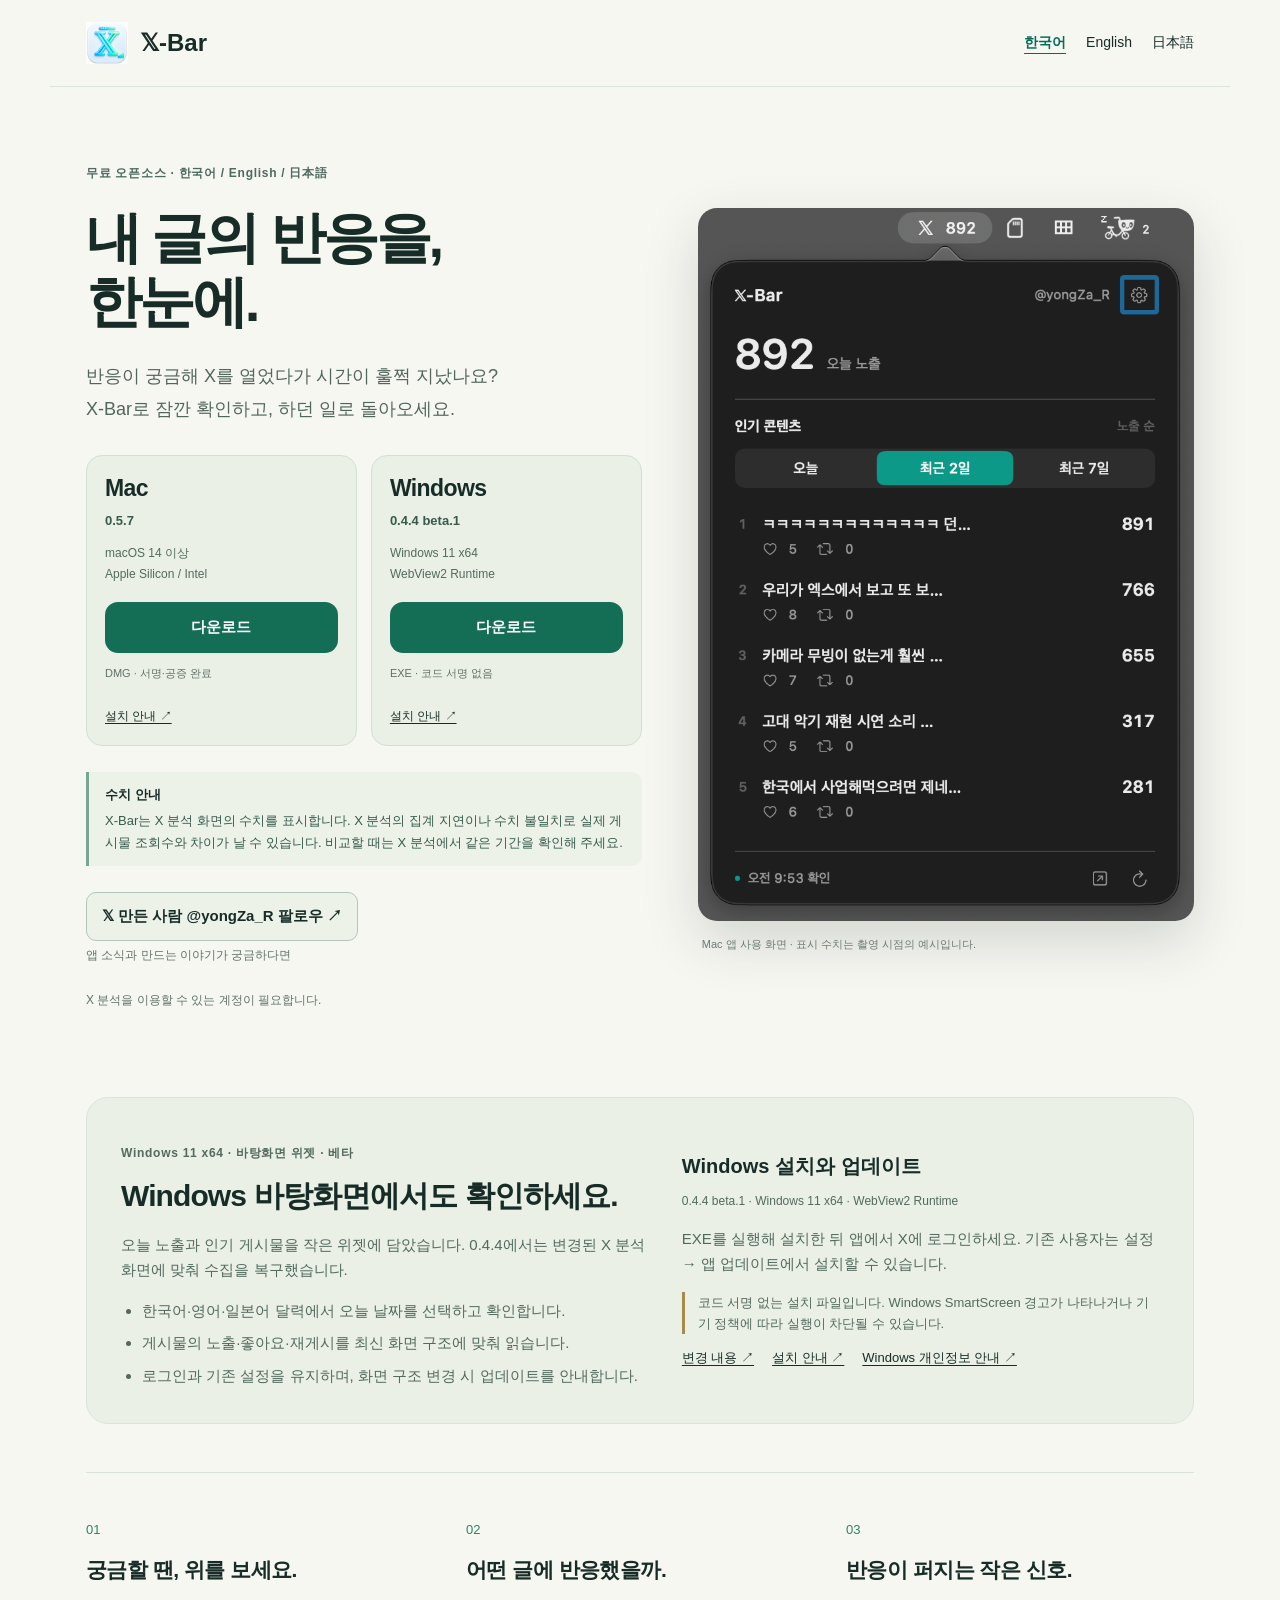
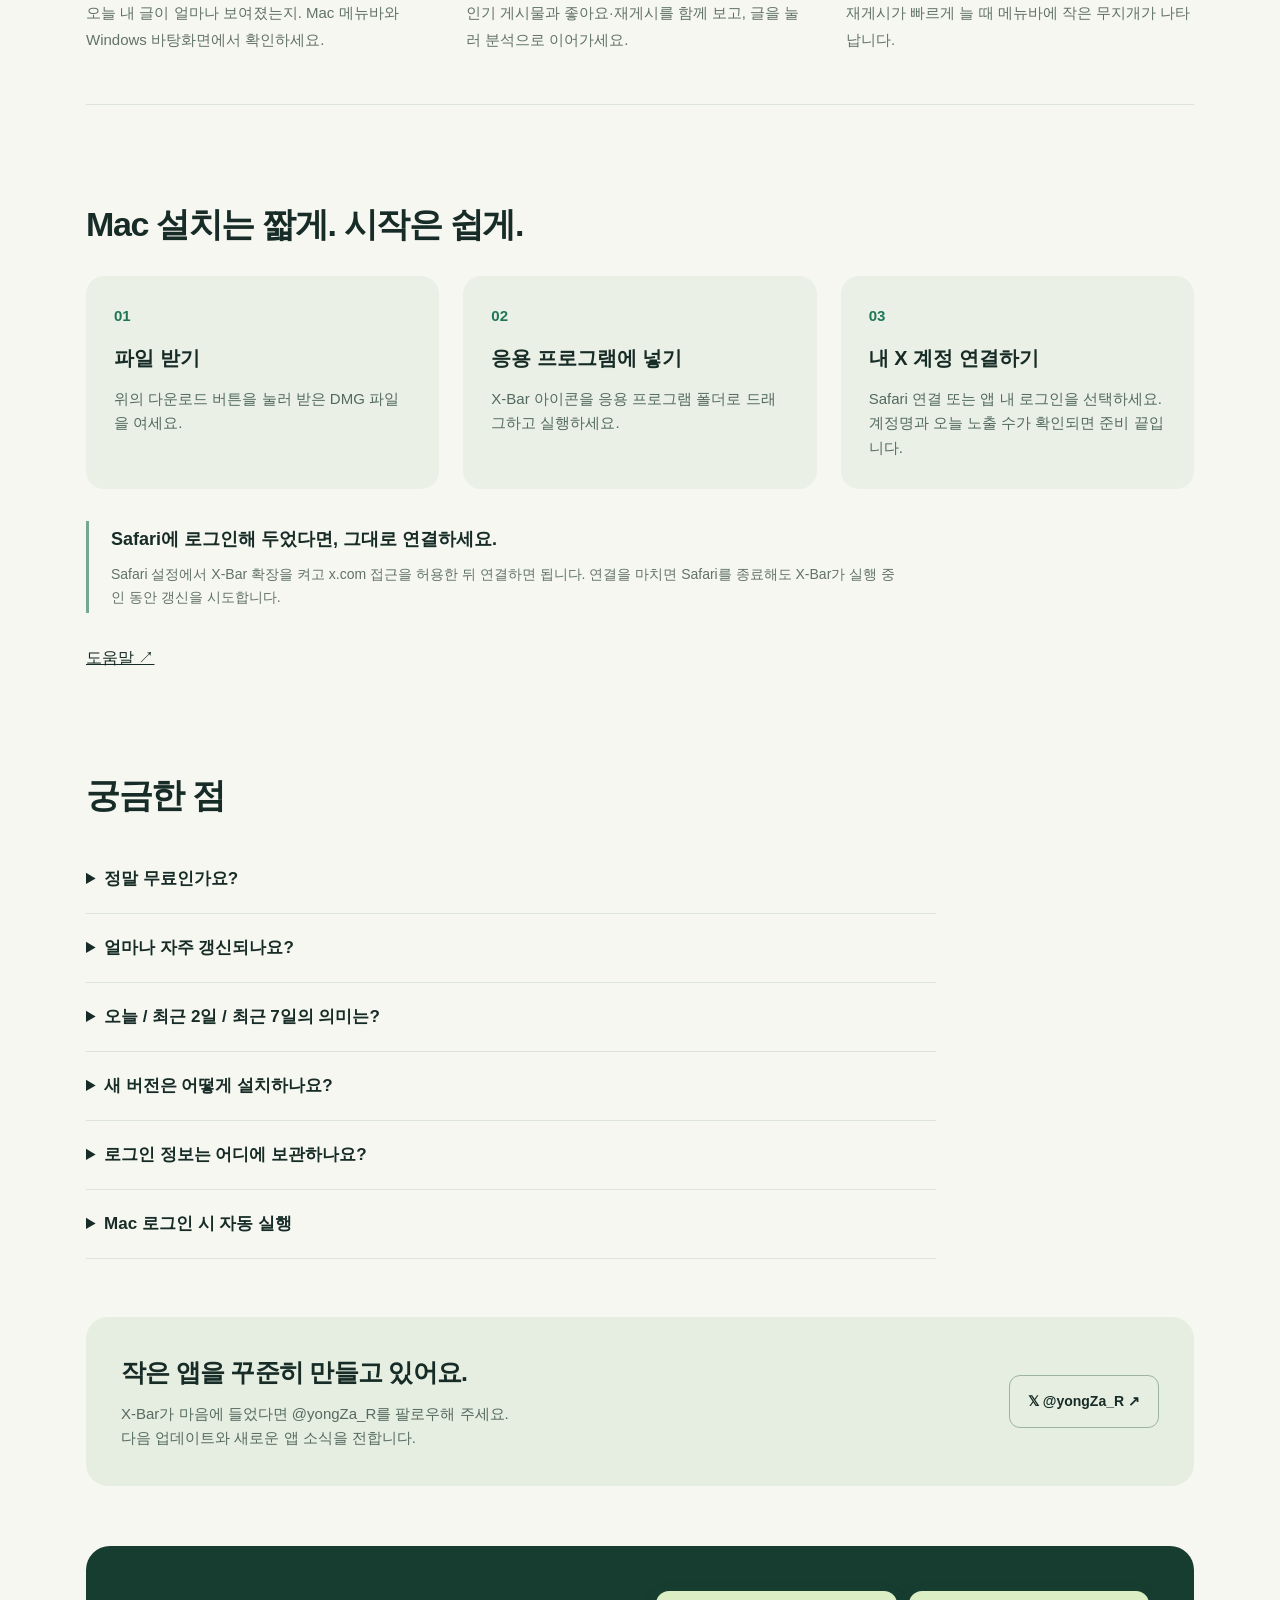
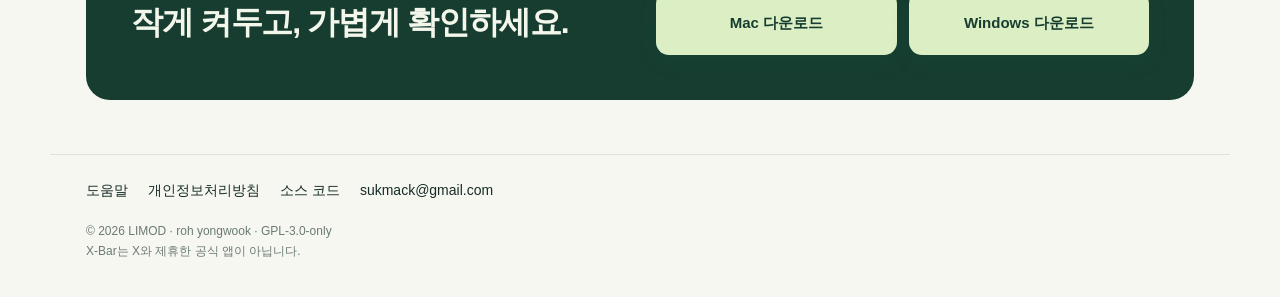
==== index.html @ d87206bc "Publish macOS 0.5.7 update feed and downloads" ====
<!doctype html>
<html lang="ko"><head><meta charset="utf-8"><meta name="viewport" content="width=device-width,initial-scale=1"><title>X-Bar — 내 글의 반응을, 한눈에.</title><meta name="description" content="반응이 궁금해 X를 열었다가 시간이 훌쩍 지났나요? X-Bar로 잠깐 확인하고, 하던 일로 돌아오세요."><link rel="icon" href="assets/app-icon.png"><link rel="stylesheet" href="site.css?v=metrics-note-20261028"><link rel="canonical" href="https://yooongza.github.io/xbar/index.html"></head>
<body><a class="skip" href="#main">Skip to content</a><header><a class="brand" href="index.html"><img src="assets/app-icon.png" alt="" width="42" height="42">𝕏-Bar</a><nav aria-label="Language"><a href="index.html" lang="ko" hreflang="ko" aria-current="page">한국어</a><a href="en.html" lang="en" hreflang="en">English</a><a href="ja.html" lang="ja" hreflang="ja">日本語</a></nav></header>
<main id="main"><section class="hero"><div><p class="eyebrow">무료 오픈소스 · 한국어 / English / 日本語</p><h1><span>내 글의 반응을,</span><span>한눈에.</span></h1><p class="intro">반응이 궁금해 X를 열었다가 시간이 훌쩍 지났나요?
X-Bar로 잠깐 확인하고, 하던 일로 돌아오세요.</p><div class="downloads" id="downloads" role="group" aria-label="무료 다운로드"><article class="download-option" id="mac" aria-labelledby="mac-download-title"><h2 id="mac-download-title">Mac</h2><p class="download-version">0.5.7</p><p class="download-requirements">macOS 14 이상<br>Apple Silicon / Intel</p><a class="button" href="https://github.com/yooongZa/xbar/releases/download/v0.5.7/X-Bar-0.5.7-macOS-universal.dmg" aria-label="Mac용 X-Bar 다운로드">다운로드</a><p class="download-note">DMG · 서명·공증 완료</p><a class="install-link" href="#install">설치 안내 ↗</a></article><article class="download-option" id="windows" aria-labelledby="windows-download-title"><h2 id="windows-download-title">Windows</h2><p class="download-version">0.4.4 beta.1</p><p class="download-requirements">Windows 11 x64<br>WebView2 Runtime</p><a class="button" href="https://github.com/yooongZa/xbar/releases/download/windows-v0.4.4-beta.1/XBar-0.4.4.0-windows-x64-setup.exe" aria-label="Windows용 X-Bar 다운로드">다운로드</a><p class="download-note">EXE · 코드 서명 없음</p><a class="install-link" href="#windows-install">설치 안내 ↗</a></article></div><p class="data-notice" id="metrics-note"><strong>수치 안내</strong>X-Bar는 X 분석 화면의 수치를 표시합니다. X 분석의 집계 지연이나 수치 불일치로 실제 게시물 조회수와 차이가 날 수 있습니다. 비교할 때는 X 분석에서 같은 기간을 확인해 주세요.</p><div class="follow"><a href="https://x.com/yongZa_R" target="_blank" rel="noopener noreferrer">𝕏 만든 사람 @yongZa_R 팔로우 ↗</a><small>앱 소식과 만드는 이야기가 궁금하다면</small></div><p class="requirement">X 분석을 이용할 수 있는 계정이 필요합니다.</p></div><figure class="visual"><img class="actual" src="assets/xbar-ko.png" width="755" height="1085" alt="X-Bar 메뉴바와 오늘 노출·인기 게시물 화면"><figcaption>Mac 앱 사용 화면 · 표시 수치는 촬영 시점의 예시입니다.</figcaption></figure></section>
<section class="windows-release" id="windows-install" aria-labelledby="windows-title"><div><p class="eyebrow">Windows 11 x64 · 바탕화면 위젯 · 베타</p><h2 id="windows-title">Windows 바탕화면에서도 확인하세요.</h2><p>오늘 노출과 인기 게시물을 작은 위젯에 담았습니다. 0.4.4에서는 변경된 X 분석 화면에 맞춰 수집을 복구했습니다.</p><ul><li>한국어·영어·일본어 달력에서 오늘 날짜를 선택하고 확인합니다.</li><li>게시물의 노출·좋아요·재게시를 최신 화면 구조에 맞춰 읽습니다.</li><li>로그인과 기존 설정을 유지하며, 화면 구조 변경 시 업데이트를 안내합니다.</li></ul></div><div class="windows-download"><h3>Windows 설치와 업데이트</h3><p class="meta">0.4.4 beta.1 · Windows 11 x64 · WebView2 Runtime</p><p>EXE를 실행해 설치한 뒤 앱에서 X에 로그인하세요. 기존 사용자는 설정 → 앱 업데이트에서 설치할 수 있습니다.</p><p class="windows-warning">코드 서명 없는 설치 파일입니다. Windows SmartScreen 경고가 나타나거나 기기 정책에 따라 실행이 차단될 수 있습니다.</p><nav aria-label="Windows"><a href="https://github.com/yooongZa/xbar/releases/tag/windows-v0.4.4-beta.1">변경 내용 ↗</a><a href="https://github.com/yooongZa/xbar/blob/main/windows/README.md">설치 안내 ↗</a><a href="https://github.com/yooongZa/xbar/blob/main/windows/PRIVACY.md">Windows 개인정보 안내 ↗</a></nav></div></section>
<section class="features"><article><span>01</span><h2>궁금할 땐, 위를 보세요.</h2><p>오늘 내 글이 얼마나 보여졌는지. Mac 메뉴바와 Windows 바탕화면에서 확인하세요.</p></article><article><span>02</span><h2>어떤 글에 반응했을까.</h2><p>인기 게시물과 좋아요·재게시를 함께 보고, 글을 눌러 분석으로 이어가세요.</p></article><article><span>03</span><h2>반응이 퍼지는 작은 신호.</h2><p>재게시가 빠르게 늘 때 메뉴바에 작은 무지개가 나타납니다.</p></article></section><section class="install" id="install"><h2 class="section">Mac 설치는 짧게. 시작은 쉽게.</h2><div class="steps"><div class="step"><strong>01</strong><h3>파일 받기</h3><p>위의 다운로드 버튼을 눌러 받은 DMG 파일을 여세요.</p></div><div class="step"><strong>02</strong><h3>응용 프로그램에 넣기</h3><p>X-Bar 아이콘을 응용 프로그램 폴더로 드래그하고 실행하세요.</p></div><div class="step"><strong>03</strong><h3>내 X 계정 연결하기</h3><p>Safari 연결 또는 앱 내 로그인을 선택하세요. 계정명과 오늘 노출 수가 확인되면 준비 끝입니다.</p></div></div><div class="safari"><h3>Safari에 로그인해 두었다면, 그대로 연결하세요.</h3><p>Safari 설정에서 X-Bar 확장을 켜고 x.com 접근을 허용한 뒤 연결하면 됩니다. 연결을 마치면 Safari를 종료해도 X-Bar가 실행 중인 동안 갱신을 시도합니다.</p></div><a href="support.html">도움말 ↗</a></section>
<section class="faq"><h2 class="section">궁금한 점</h2><details><summary>정말 무료인가요?</summary><p>X-Bar는 무료입니다. 별도의 X-Bar 회원가입도 없습니다. X 분석 화면에 접근할 수 있는 계정이 필요하며, X 서비스의 이용 조건은 별도로 적용됩니다.</p></details><details><summary>얼마나 자주 갱신되나요?</summary><p>오늘 총노출은 기본 10분 간격이며 설정에서 5·10·30분을 선택할 수 있습니다. 게시물 목록은 약 10분 간격입니다. 잠자기·인터넷 연결·X 응답에 따라 지연될 수 있습니다.</p></details><details><summary>오늘 / 최근 2일 / 최근 7일의 의미는?</summary><p>글을 게시한 날짜 기준입니다. 글별 노출·좋아요·재게시는 누적 수치입니다. 계정의 오늘 총노출에는 예전 글도 포함됩니다. 인기 순위는 앱이 확인한 게시물을 기준으로 표시합니다.</p></details><details><summary>새 버전은 어떻게 설치하나요?</summary><p>0.5.2부터 설정에서 업데이트를 확인할 수 있습니다. 설치를 선택하면 다운로드 후 설치·재실행까지 이어집니다. 하루 한 번 자동으로 확인하며 설정에서 끌 수 있습니다.</p></details><details><summary>로그인 정보는 어디에 보관하나요?</summary><p>이 Mac의 앱 전용 저장소에 보관합니다. 계정·게시물·통계를 개발자 서버에 보내지 않습니다. Safari 연결은 사용자의 확인을 거쳐 진행되며 X 웹사이트와의 통신에는 X의 개인정보처리방침이 적용됩니다.</p></details><details><summary>Mac 로그인 시 자동 실행</summary><p>0.5.4부터 처음 실행할 때 자동 실행을 등록합니다. 메뉴바 → 설정 → ‘Mac 로그인 시 자동 실행’에서 켜거나 끌 수 있습니다. macOS에서 허용이 필요하면 ‘로그인 항목 설정 열기’를 눌러 X-Bar를 허용하세요. 꺼둔 선택은 앱을 다시 실행해도 유지됩니다.</p></details></section><section class="maker"><div><h2>작은 앱을 꾸준히 만들고 있어요.</h2><p>X-Bar가 마음에 들었다면 @yongZa_R를 팔로우해 주세요.
다음 업데이트와 새로운 앱 소식을 전합니다.</p></div><a href="https://x.com/yongZa_R" target="_blank" rel="noopener noreferrer">𝕏 @yongZa_R ↗</a></section><section class="bottom"><h2>작게 켜두고, 가볍게 확인하세요.</h2><div class="download-actions" role="group" aria-label="무료 다운로드"><a class="button" href="https://github.com/yooongZa/xbar/releases/download/v0.5.7/X-Bar-0.5.7-macOS-universal.dmg"><span>Mac</span><span>다운로드</span></a><a class="button" href="https://github.com/yooongZa/xbar/releases/download/windows-v0.4.4-beta.1/XBar-0.4.4.0-windows-x64-setup.exe"><span>Windows</span><span>다운로드</span></a></div></section></main>
<footer><nav><a href="support.html">도움말</a><a href="privacy.html">개인정보처리방침</a><a href="https://github.com/yooongZa/xbar/blob/main/README.ko.md">소스 코드</a><a href="mailto:sukmack@gmail.com">sukmack@gmail.com</a></nav><p>© 2026 LIMOD · roh yongwook · GPL-3.0-only<br>X-Bar는 X와 제휴한 공식 앱이 아닙니다.</p></footer></body></html>
---- site.css ----
*{box-sizing:border-box}html{scroll-behavior:smooth}body{margin:0;background:#f7f7f2;color:#172c27;font:16px/1.65 -apple-system,BlinkMacSystemFont,"Apple SD Gothic Neo","Hiragino Sans",sans-serif}a{color:inherit}img{max-width:100%;height:auto}header,main,footer{max-width:1180px;margin:auto;padding-left:36px;padding-right:36px}header{display:flex;align-items:center;justify-content:space-between;gap:24px;padding-top:22px;padding-bottom:22px;border-bottom:1px solid #dce2dc}.brand{display:flex;align-items:center;gap:12px;text-decoration:none;font-size:24px;font-weight:750}.brand img{width:42px;height:42px}nav{display:flex;gap:20px;align-items:center;font-size:14px}nav a{text-decoration:none}nav a[aria-current]{font-weight:750;color:#006e59;text-decoration:underline;text-underline-offset:6px}.hero{display:grid;grid-template-columns:1.12fr 1fr;align-items:center;gap:56px;padding:65px 0 74px}.eyebrow{font-size:12px;letter-spacing:.06em;font-weight:650;color:#4e695e}h1{font-size:clamp(38px,4.4vw,65px);line-height:1.14;letter-spacing:-.055em;margin:22px 0 26px;word-break:keep-all}h1 span{display:block}.intro{font-size:18px;line-height:1.8;color:#52665b;white-space:pre-line;margin-bottom:30px}.button{display:inline-flex;align-items:center;justify-content:center;gap:14px;background:#146e56;color:white;padding:17px 24px;border-radius:13px;font-size:17px;font-weight:650;text-decoration:none;min-height:56px;box-shadow:0 7px 20px #146e561c}.button:hover{background:#0b5945}.button svg{width:22px;height:22px}.meta{color:#617269;font-size:12px;margin:12px 0 0}.follow{display:flex;flex-direction:column;align-items:flex-start;gap:5px;margin:26px 0}.follow a{font-size:15px;font-weight:650;text-decoration:none;border:1px solid #b3c6ba;border-radius:10px;padding:11px 15px;background:#edf2e9}.follow small{font-size:12px;color:#617269}.requirement{font-size:12px;color:#617269;max-width:410px}.visual{margin:0}.visual .actual{display:block;border-radius:19px;box-shadow:0 20px 55px #12241b28;width:100%}.visual .localized{background:white;border-radius:19px;padding:14px;box-shadow:0 20px 55px #12241b28}.visual .bar{display:block;width:68%;margin:0 0 9px auto;border-radius:8px}.visual .popover{display:block;width:100%}.visual figcaption{font-size:11px;color:#6e7b74;line-height:1.5;margin:15px 4px}.features{display:grid;grid-template-columns:repeat(3,1fr);gap:32px;padding:43px 0 50px;border-top:1px solid #dce2dc;border-bottom:1px solid #dce2dc}.features article span{font-size:13px;color:#2e8168}.features h2{font-size:21px;line-height:1.45;letter-spacing:-.025em;margin:13px 0}.features p{font-size:15px;color:#617269;line-height:1.85;margin:0}.install{padding:70px 0 60px;scroll-margin-top:35px}h2.section{font-size:34px;letter-spacing:-.04em;line-height:1.25}.steps{display:grid;grid-template-columns:repeat(3,1fr);gap:24px;margin:30px 0}.step{background:#eaf0e6;border-radius:18px;padding:28px}.step strong{display:block;color:#217657;font-size:15px}.step h3{font-size:20px;line-height:1.4;margin:15px 0}.step p{font-size:15px;color:#53695e;margin:0}.safari{border-left:3px solid #77a792;padding:4px 0 4px 22px;max-width:820px;margin:32px 0}.safari h3{font-size:18px;margin:0 0 8px}.safari p{font-size:14px;color:#617269;margin:0}.faq{max-width:850px;padding:15px 0 58px}details{border-bottom:1px solid #dce2dc;padding:20px 0}summary{cursor:pointer;font-weight:600;font-size:17px}details p{color:#617269;font-size:15px;margin:15px 0 2px}.maker{display:flex;align-items:center;justify-content:space-between;gap:35px;padding:35px;background:#e6ede1;border-radius:22px;margin-bottom:60px}.maker h2{font-size:25px;margin:0 0 8px;letter-spacing:-.03em}.maker p{color:#566b60;margin:0;font-size:15px;white-space:pre-line}.maker a{white-space:nowrap;font-size:14px;border:1px solid #9bb4a2;border-radius:11px;text-decoration:none;padding:14px 18px;font-weight:650}.bottom{border-radius:24px;background:#173d30;padding:45px;display:flex;align-items:center;justify-content:space-between;gap:32px;margin-bottom:54px}.bottom h2{color:#f3f6eb;font-size:32px;line-height:1.3;letter-spacing:-.04em;margin:0;white-space:pre-line}.bottom .button{background:#dcefc4;color:#173d30;white-space:nowrap}footer{padding-top:24px;padding-bottom:35px;border-top:1px solid #dce2dc}footer nav{flex-wrap:wrap;gap:20px}footer p{font-size:12px;color:#6a7b71;margin:20px 0 0}a:focus-visible,summary:focus-visible{outline:3px solid #219e78;outline-offset:5px}.skip{position:fixed;top:-100px}.skip:focus{top:8px;left:8px;background:white;z-index:5;padding:12px}@media(max-width:820px){header,main,footer{padding-left:24px;padding-right:24px}.hero{gap:32px;grid-template-columns:1fr 1fr}h1{font-size:39px}.intro{font-size:16px}.features{gap:20px}.features h2{font-size:18px}.steps{gap:15px}.step{padding:22px}.step h3{font-size:18px}.maker{align-items:flex-start;flex-direction:column;gap:22px}.bottom{padding:30px}.bottom h2{font-size:26px}}@media(max-width:620px){header{padding-top:16px;padding-bottom:16px;gap:12px}.brand{font-size:21px;gap:8px}.brand img{width:34px;height:34px}nav{gap:12px;font-size:12px}.hero{grid-template-columns:1fr;padding:36px 0 40px;gap:30px}h1{font-size:46px}.intro{font-size:16px}.visual{max-width:400px;margin:auto}.features{grid-template-columns:1fr;gap:28px;padding:33px 0}.features h2{font-size:22px;margin:6px 0}.install{padding:45px 0 20px}.steps{grid-template-columns:1fr;gap:12px}.step{padding:24px}.step h3{margin:9px 0;font-size:20px}h2.section{font-size:28px}.maker{padding:26px;margin-bottom:35px}.maker h2{font-size:23px}.bottom{flex-direction:column;align-items:flex-start;margin-bottom:30px}.bottom h2{font-size:28px}.button{font-size:16px;padding:16px 21px}footer nav{gap:15px}}@media(prefers-reduced-motion:reduce){html{scroll-behavior:auto}}
.windows-release{scroll-margin-top:28px;display:grid;grid-template-columns:1.1fr 1fr;gap:36px;background:#eaf0e6;border:1px solid #dce2dc;border-radius:22px;padding:34px;margin:0 0 48px}.windows-release h2{font-size:30px;line-height:1.3;letter-spacing:-.03em;margin:12px 0 18px}.windows-release p,.windows-release li{color:#53695e;font-size:15px}.windows-release .eyebrow,.windows-release .meta{font-size:12px}.windows-release ul{padding-left:21px;margin-bottom:0}.windows-release li+li{margin-top:8px}.windows-download{align-self:center;min-width:0}.windows-download .windows-warning{font-size:13px;border-left:3px solid #a58c4e;padding-left:13px}.windows-download nav{flex-wrap:wrap;gap:10px 18px;font-size:13px}.windows-download nav a{text-decoration:underline;text-underline-offset:3px}@media(max-width:820px){.windows-release{grid-template-columns:1fr;gap:24px}}@media(max-width:620px){.windows-release{padding:24px;margin-bottom:32px}.windows-release h2{font-size:26px}}
html[lang="ko"] .windows-release h2{word-break:keep-all}

.downloads{display:grid;grid-template-columns:repeat(2,minmax(0,1fr));gap:14px;margin:26px 0;scroll-margin-top:24px}.download-option{display:flex;flex-direction:column;min-width:0;padding:18px;background:#eaf0e6;border:1px solid #d4dfd3;border-radius:16px;scroll-margin-top:24px}.download-option h2{font-size:23px;line-height:1.3;letter-spacing:-.025em;margin:0 0 6px}.download-version{font-size:13px;font-weight:650;margin:0;color:#365b4c}.download-requirements{font-size:12px;color:#53695e;line-height:1.7;margin:12px 0 18px}.download-option .button{width:100%;padding:13px 10px;min-height:50px;font-size:15px;margin-top:auto;box-shadow:none}.download-note{font-size:11px;line-height:1.6;color:#617269;margin:12px 0 6px;min-height:36px}.install-link{font-size:12px;text-underline-offset:3px}.windows-download h3{font-size:20px;line-height:1.4;margin:0 0 12px}.download-actions{display:grid;grid-template-columns:repeat(2,minmax(0,1fr));gap:12px;flex:1;max-width:510px;min-width:0}.bottom .download-actions .button{font-size:15px;padding:15px 12px;min-height:64px;white-space:normal;text-align:center;line-height:1.45;gap:4px;flex-wrap:wrap}.bottom h2{flex:1}.hero>div{min-width:0}@media(max-width:1000px) and (min-width:621px){.hero{grid-template-columns:1fr 0.8fr;gap:30px}.download-option{padding:14px}}@media(max-width:820px){.bottom{flex-direction:column;align-items:flex-start}.download-actions{width:100%;max-width:none}}@media(max-width:620px){.downloads{gap:10px;margin:24px 0}.download-option{padding:14px 12px}.download-option h2{font-size:21px}.download-option .button{font-size:14px}.bottom .download-actions .button{font-size:14px;padding:14px 8px;flex-direction:column;gap:2px}}

.data-notice{margin:20px 0;padding:12px 16px;border-left:3px solid #77a792;border-radius:0 10px 10px 0;background:#edf2e9;color:#365b4c;font-size:13px;line-height:1.7;scroll-margin-top:24px}.data-notice strong{display:block;margin-bottom:4px;color:#172c27}
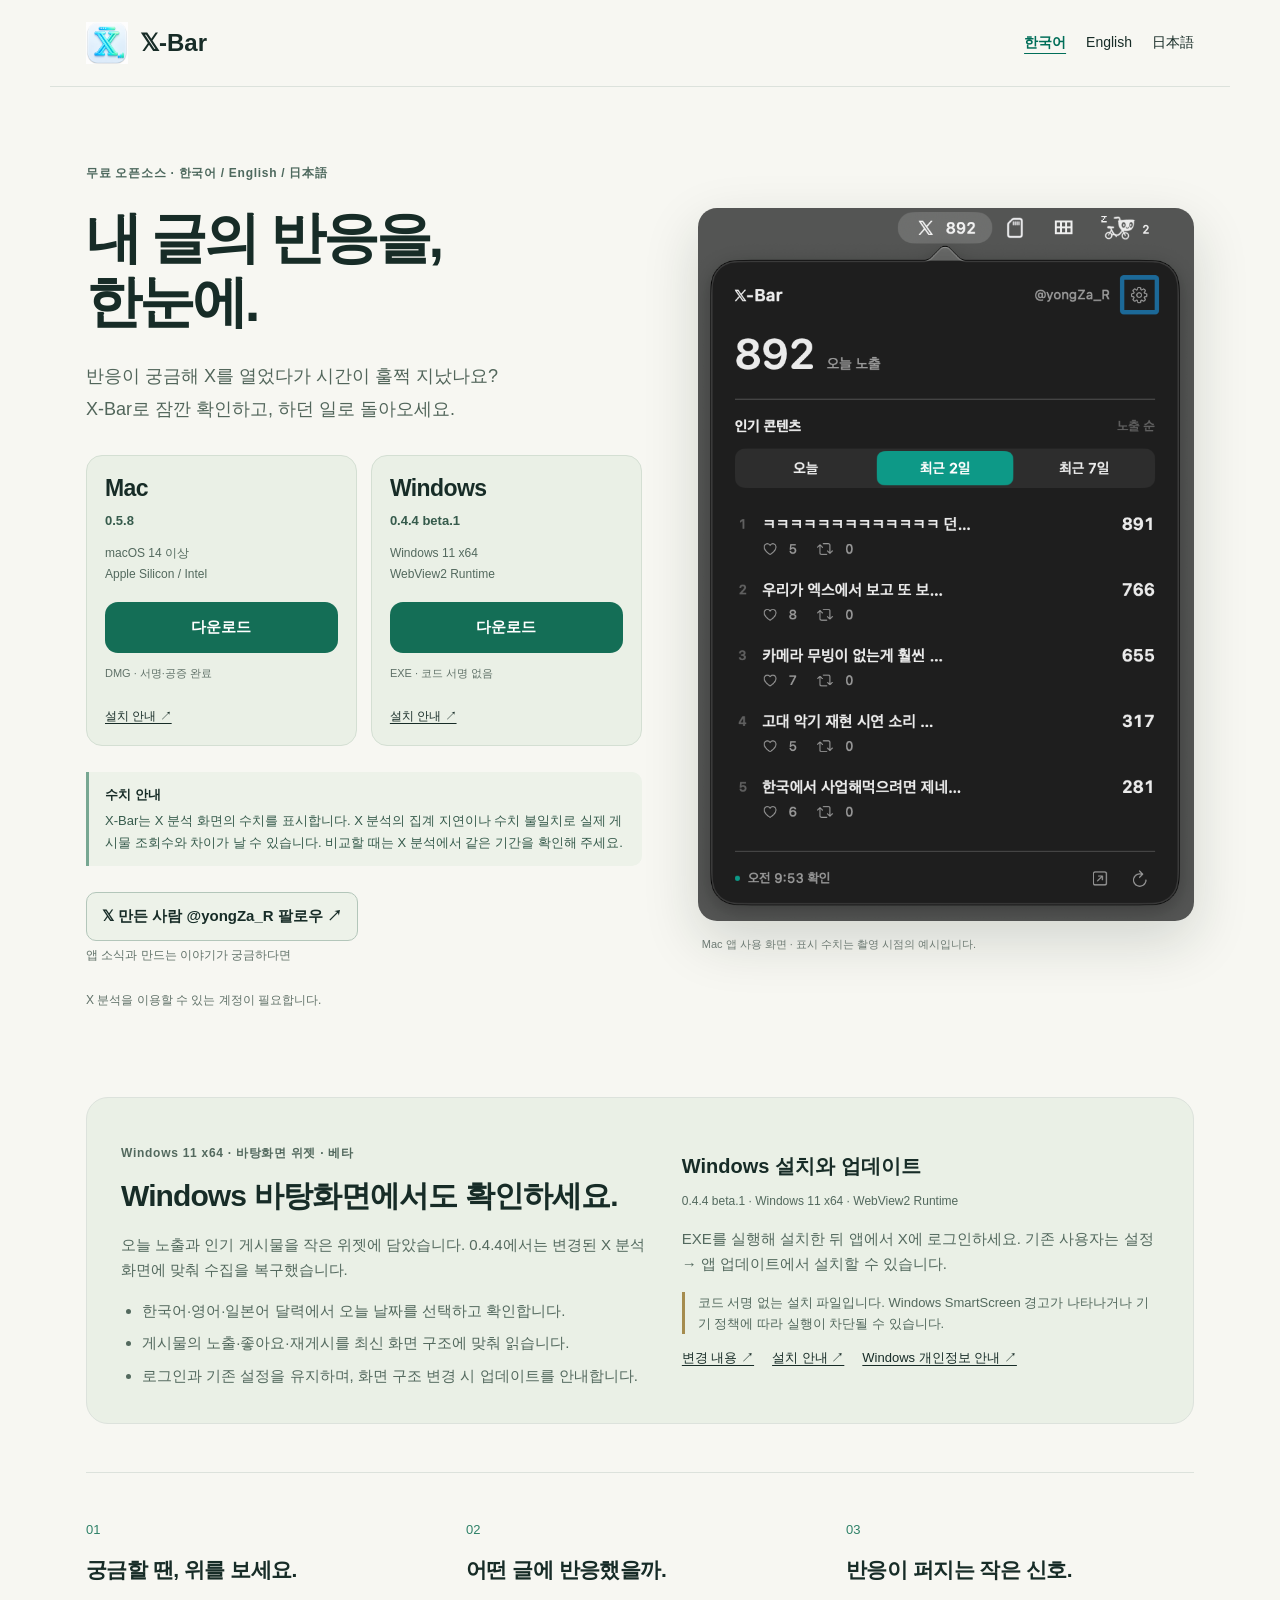
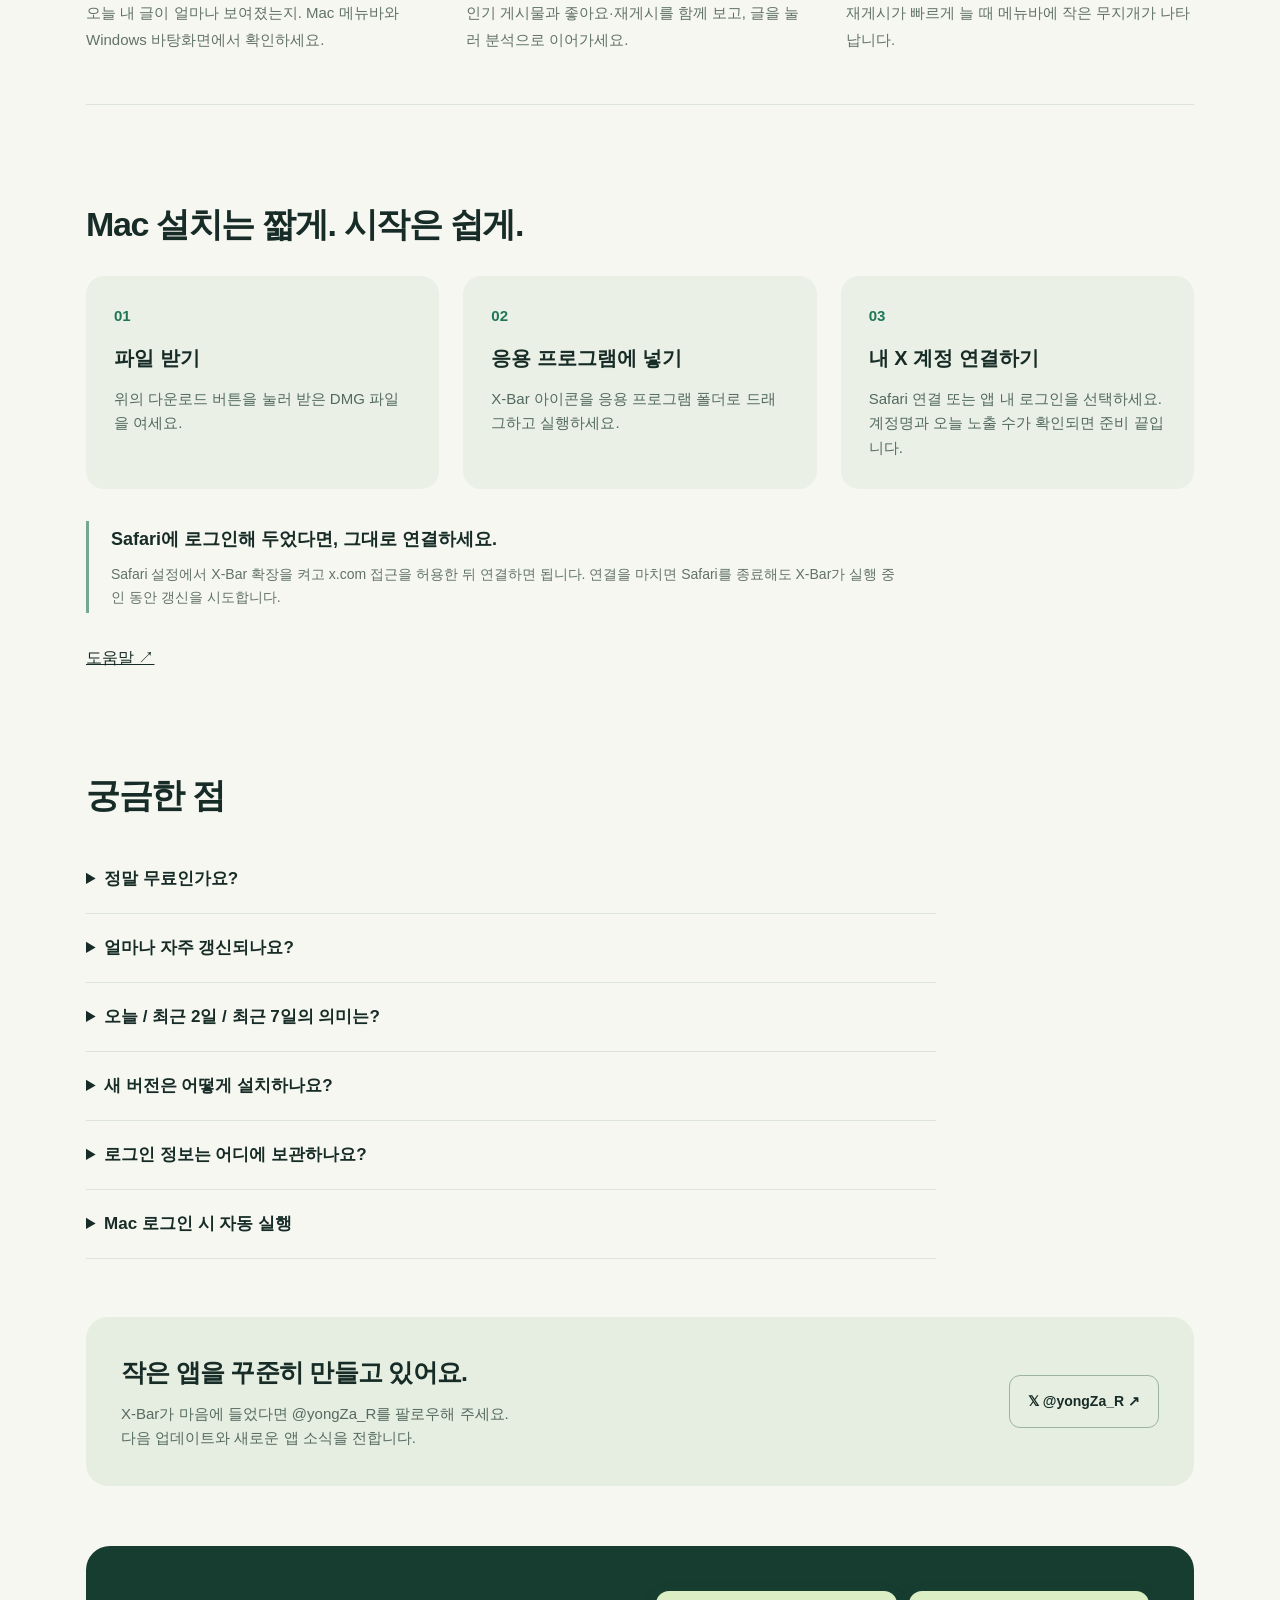
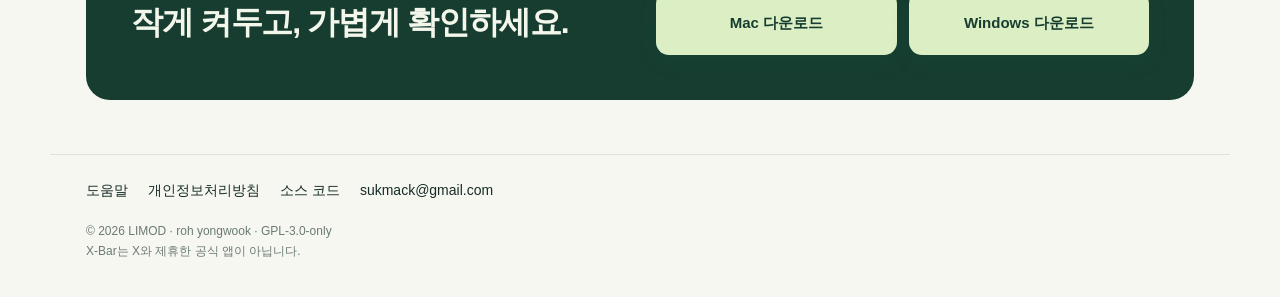
==== commit 3a86724e: "Publish macOS 0.5.8 update feed and downloads" ====
--- a/index.html
+++ b/index.html
@@ -2,9 +2,9 @@
 <html lang="ko"><head><meta charset="utf-8"><meta name="viewport" content="width=device-width,initial-scale=1"><title>X-Bar — 내 글의 반응을, 한눈에.</title><meta name="description" content="반응이 궁금해 X를 열었다가 시간이 훌쩍 지났나요? X-Bar로 잠깐 확인하고, 하던 일로 돌아오세요."><link rel="icon" href="assets/app-icon.png"><link rel="stylesheet" href="site.css?v=metrics-note-20261028"><link rel="canonical" href="https://yooongza.github.io/xbar/index.html"></head>
 <body><a class="skip" href="#main">Skip to content</a><header><a class="brand" href="index.html"><img src="assets/app-icon.png" alt="" width="42" height="42">𝕏-Bar</a><nav aria-label="Language"><a href="index.html" lang="ko" hreflang="ko" aria-current="page">한국어</a><a href="en.html" lang="en" hreflang="en">English</a><a href="ja.html" lang="ja" hreflang="ja">日本語</a></nav></header>
 <main id="main"><section class="hero"><div><p class="eyebrow">무료 오픈소스 · 한국어 / English / 日本語</p><h1><span>내 글의 반응을,</span><span>한눈에.</span></h1><p class="intro">반응이 궁금해 X를 열었다가 시간이 훌쩍 지났나요?
-X-Bar로 잠깐 확인하고, 하던 일로 돌아오세요.</p><div class="downloads" id="downloads" role="group" aria-label="무료 다운로드"><article class="download-option" id="mac" aria-labelledby="mac-download-title"><h2 id="mac-download-title">Mac</h2><p class="download-version">0.5.7</p><p class="download-requirements">macOS 14 이상<br>Apple Silicon / Intel</p><a class="button" href="https://github.com/yooongZa/xbar/releases/download/v0.5.7/X-Bar-0.5.7-macOS-universal.dmg" aria-label="Mac용 X-Bar 다운로드">다운로드</a><p class="download-note">DMG · 서명·공증 완료</p><a class="install-link" href="#install">설치 안내 ↗</a></article><article class="download-option" id="windows" aria-labelledby="windows-download-title"><h2 id="windows-download-title">Windows</h2><p class="download-version">0.4.4 beta.1</p><p class="download-requirements">Windows 11 x64<br>WebView2 Runtime</p><a class="button" href="https://github.com/yooongZa/xbar/releases/download/windows-v0.4.4-beta.1/XBar-0.4.4.0-windows-x64-setup.exe" aria-label="Windows용 X-Bar 다운로드">다운로드</a><p class="download-note">EXE · 코드 서명 없음</p><a class="install-link" href="#windows-install">설치 안내 ↗</a></article></div><p class="data-notice" id="metrics-note"><strong>수치 안내</strong>X-Bar는 X 분석 화면의 수치를 표시합니다. X 분석의 집계 지연이나 수치 불일치로 실제 게시물 조회수와 차이가 날 수 있습니다. 비교할 때는 X 분석에서 같은 기간을 확인해 주세요.</p><div class="follow"><a href="https://x.com/yongZa_R" target="_blank" rel="noopener noreferrer">𝕏 만든 사람 @yongZa_R 팔로우 ↗</a><small>앱 소식과 만드는 이야기가 궁금하다면</small></div><p class="requirement">X 분석을 이용할 수 있는 계정이 필요합니다.</p></div><figure class="visual"><img class="actual" src="assets/xbar-ko.png" width="755" height="1085" alt="X-Bar 메뉴바와 오늘 노출·인기 게시물 화면"><figcaption>Mac 앱 사용 화면 · 표시 수치는 촬영 시점의 예시입니다.</figcaption></figure></section>
+X-Bar로 잠깐 확인하고, 하던 일로 돌아오세요.</p><div class="downloads" id="downloads" role="group" aria-label="무료 다운로드"><article class="download-option" id="mac" aria-labelledby="mac-download-title"><h2 id="mac-download-title">Mac</h2><p class="download-version">0.5.8</p><p class="download-requirements">macOS 14 이상<br>Apple Silicon / Intel</p><a class="button" href="https://github.com/yooongZa/xbar/releases/download/v0.5.8/X-Bar-0.5.8-macOS-universal.dmg" aria-label="Mac용 X-Bar 다운로드">다운로드</a><p class="download-note">DMG · 서명·공증 완료</p><a class="install-link" href="#install">설치 안내 ↗</a></article><article class="download-option" id="windows" aria-labelledby="windows-download-title"><h2 id="windows-download-title">Windows</h2><p class="download-version">0.4.4 beta.1</p><p class="download-requirements">Windows 11 x64<br>WebView2 Runtime</p><a class="button" href="https://github.com/yooongZa/xbar/releases/download/windows-v0.4.4-beta.1/XBar-0.4.4.0-windows-x64-setup.exe" aria-label="Windows용 X-Bar 다운로드">다운로드</a><p class="download-note">EXE · 코드 서명 없음</p><a class="install-link" href="#windows-install">설치 안내 ↗</a></article></div><p class="data-notice" id="metrics-note"><strong>수치 안내</strong>X-Bar는 X 분석 화면의 수치를 표시합니다. X 분석의 집계 지연이나 수치 불일치로 실제 게시물 조회수와 차이가 날 수 있습니다. 비교할 때는 X 분석에서 같은 기간을 확인해 주세요.</p><div class="follow"><a href="https://x.com/yongZa_R" target="_blank" rel="noopener noreferrer">𝕏 만든 사람 @yongZa_R 팔로우 ↗</a><small>앱 소식과 만드는 이야기가 궁금하다면</small></div><p class="requirement">X 분석을 이용할 수 있는 계정이 필요합니다.</p></div><figure class="visual"><img class="actual" src="assets/xbar-ko.png" width="755" height="1085" alt="X-Bar 메뉴바와 오늘 노출·인기 게시물 화면"><figcaption>Mac 앱 사용 화면 · 표시 수치는 촬영 시점의 예시입니다.</figcaption></figure></section>
 <section class="windows-release" id="windows-install" aria-labelledby="windows-title"><div><p class="eyebrow">Windows 11 x64 · 바탕화면 위젯 · 베타</p><h2 id="windows-title">Windows 바탕화면에서도 확인하세요.</h2><p>오늘 노출과 인기 게시물을 작은 위젯에 담았습니다. 0.4.4에서는 변경된 X 분석 화면에 맞춰 수집을 복구했습니다.</p><ul><li>한국어·영어·일본어 달력에서 오늘 날짜를 선택하고 확인합니다.</li><li>게시물의 노출·좋아요·재게시를 최신 화면 구조에 맞춰 읽습니다.</li><li>로그인과 기존 설정을 유지하며, 화면 구조 변경 시 업데이트를 안내합니다.</li></ul></div><div class="windows-download"><h3>Windows 설치와 업데이트</h3><p class="meta">0.4.4 beta.1 · Windows 11 x64 · WebView2 Runtime</p><p>EXE를 실행해 설치한 뒤 앱에서 X에 로그인하세요. 기존 사용자는 설정 → 앱 업데이트에서 설치할 수 있습니다.</p><p class="windows-warning">코드 서명 없는 설치 파일입니다. Windows SmartScreen 경고가 나타나거나 기기 정책에 따라 실행이 차단될 수 있습니다.</p><nav aria-label="Windows"><a href="https://github.com/yooongZa/xbar/releases/tag/windows-v0.4.4-beta.1">변경 내용 ↗</a><a href="https://github.com/yooongZa/xbar/blob/main/windows/README.md">설치 안내 ↗</a><a href="https://github.com/yooongZa/xbar/blob/main/windows/PRIVACY.md">Windows 개인정보 안내 ↗</a></nav></div></section>
 <section class="features"><article><span>01</span><h2>궁금할 땐, 위를 보세요.</h2><p>오늘 내 글이 얼마나 보여졌는지. Mac 메뉴바와 Windows 바탕화면에서 확인하세요.</p></article><article><span>02</span><h2>어떤 글에 반응했을까.</h2><p>인기 게시물과 좋아요·재게시를 함께 보고, 글을 눌러 분석으로 이어가세요.</p></article><article><span>03</span><h2>반응이 퍼지는 작은 신호.</h2><p>재게시가 빠르게 늘 때 메뉴바에 작은 무지개가 나타납니다.</p></article></section><section class="install" id="install"><h2 class="section">Mac 설치는 짧게. 시작은 쉽게.</h2><div class="steps"><div class="step"><strong>01</strong><h3>파일 받기</h3><p>위의 다운로드 버튼을 눌러 받은 DMG 파일을 여세요.</p></div><div class="step"><strong>02</strong><h3>응용 프로그램에 넣기</h3><p>X-Bar 아이콘을 응용 프로그램 폴더로 드래그하고 실행하세요.</p></div><div class="step"><strong>03</strong><h3>내 X 계정 연결하기</h3><p>Safari 연결 또는 앱 내 로그인을 선택하세요. 계정명과 오늘 노출 수가 확인되면 준비 끝입니다.</p></div></div><div class="safari"><h3>Safari에 로그인해 두었다면, 그대로 연결하세요.</h3><p>Safari 설정에서 X-Bar 확장을 켜고 x.com 접근을 허용한 뒤 연결하면 됩니다. 연결을 마치면 Safari를 종료해도 X-Bar가 실행 중인 동안 갱신을 시도합니다.</p></div><a href="support.html">도움말 ↗</a></section>
 <section class="faq"><h2 class="section">궁금한 점</h2><details><summary>정말 무료인가요?</summary><p>X-Bar는 무료입니다. 별도의 X-Bar 회원가입도 없습니다. X 분석 화면에 접근할 수 있는 계정이 필요하며, X 서비스의 이용 조건은 별도로 적용됩니다.</p></details><details><summary>얼마나 자주 갱신되나요?</summary><p>오늘 총노출은 기본 10분 간격이며 설정에서 5·10·30분을 선택할 수 있습니다. 게시물 목록은 약 10분 간격입니다. 잠자기·인터넷 연결·X 응답에 따라 지연될 수 있습니다.</p></details><details><summary>오늘 / 최근 2일 / 최근 7일의 의미는?</summary><p>글을 게시한 날짜 기준입니다. 글별 노출·좋아요·재게시는 누적 수치입니다. 계정의 오늘 총노출에는 예전 글도 포함됩니다. 인기 순위는 앱이 확인한 게시물을 기준으로 표시합니다.</p></details><details><summary>새 버전은 어떻게 설치하나요?</summary><p>0.5.2부터 설정에서 업데이트를 확인할 수 있습니다. 설치를 선택하면 다운로드 후 설치·재실행까지 이어집니다. 하루 한 번 자동으로 확인하며 설정에서 끌 수 있습니다.</p></details><details><summary>로그인 정보는 어디에 보관하나요?</summary><p>이 Mac의 앱 전용 저장소에 보관합니다. 계정·게시물·통계를 개발자 서버에 보내지 않습니다. Safari 연결은 사용자의 확인을 거쳐 진행되며 X 웹사이트와의 통신에는 X의 개인정보처리방침이 적용됩니다.</p></details><details><summary>Mac 로그인 시 자동 실행</summary><p>0.5.4부터 처음 실행할 때 자동 실행을 등록합니다. 메뉴바 → 설정 → ‘Mac 로그인 시 자동 실행’에서 켜거나 끌 수 있습니다. macOS에서 허용이 필요하면 ‘로그인 항목 설정 열기’를 눌러 X-Bar를 허용하세요. 꺼둔 선택은 앱을 다시 실행해도 유지됩니다.</p></details></section><section class="maker"><div><h2>작은 앱을 꾸준히 만들고 있어요.</h2><p>X-Bar가 마음에 들었다면 @yongZa_R를 팔로우해 주세요.
-다음 업데이트와 새로운 앱 소식을 전합니다.</p></div><a href="https://x.com/yongZa_R" target="_blank" rel="noopener noreferrer">𝕏 @yongZa_R ↗</a></section><section class="bottom"><h2>작게 켜두고, 가볍게 확인하세요.</h2><div class="download-actions" role="group" aria-label="무료 다운로드"><a class="button" href="https://github.com/yooongZa/xbar/releases/download/v0.5.7/X-Bar-0.5.7-macOS-universal.dmg"><span>Mac</span><span>다운로드</span></a><a class="button" href="https://github.com/yooongZa/xbar/releases/download/windows-v0.4.4-beta.1/XBar-0.4.4.0-windows-x64-setup.exe"><span>Windows</span><span>다운로드</span></a></div></section></main>
+다음 업데이트와 새로운 앱 소식을 전합니다.</p></div><a href="https://x.com/yongZa_R" target="_blank" rel="noopener noreferrer">𝕏 @yongZa_R ↗</a></section><section class="bottom"><h2>작게 켜두고, 가볍게 확인하세요.</h2><div class="download-actions" role="group" aria-label="무료 다운로드"><a class="button" href="https://github.com/yooongZa/xbar/releases/download/v0.5.8/X-Bar-0.5.8-macOS-universal.dmg"><span>Mac</span><span>다운로드</span></a><a class="button" href="https://github.com/yooongZa/xbar/releases/download/windows-v0.4.4-beta.1/XBar-0.4.4.0-windows-x64-setup.exe"><span>Windows</span><span>다운로드</span></a></div></section></main>
 <footer><nav><a href="support.html">도움말</a><a href="privacy.html">개인정보처리방침</a><a href="https://github.com/yooongZa/xbar/blob/main/README.ko.md">소스 코드</a><a href="mailto:sukmack@gmail.com">sukmack@gmail.com</a></nav><p>© 2026 LIMOD · roh yongwook · GPL-3.0-only<br>X-Bar는 X와 제휴한 공식 앱이 아닙니다.</p></footer></body></html>
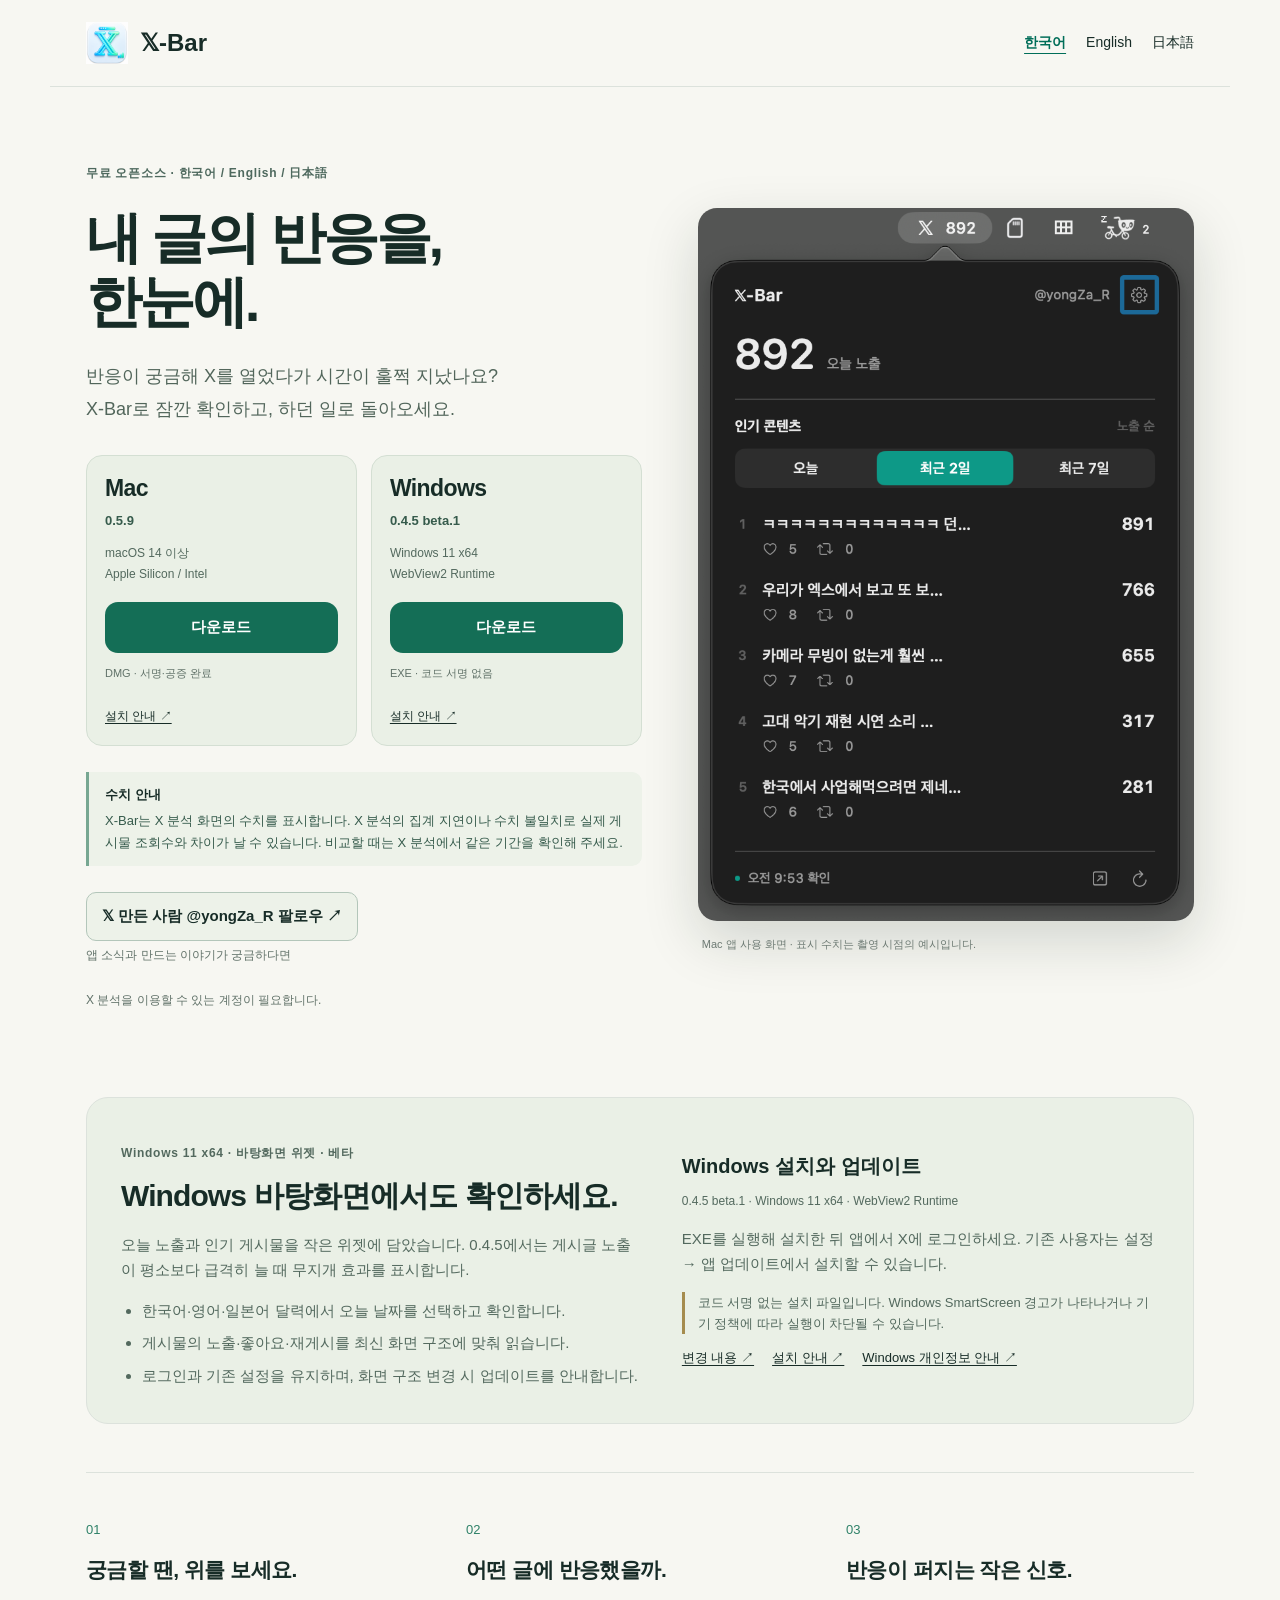
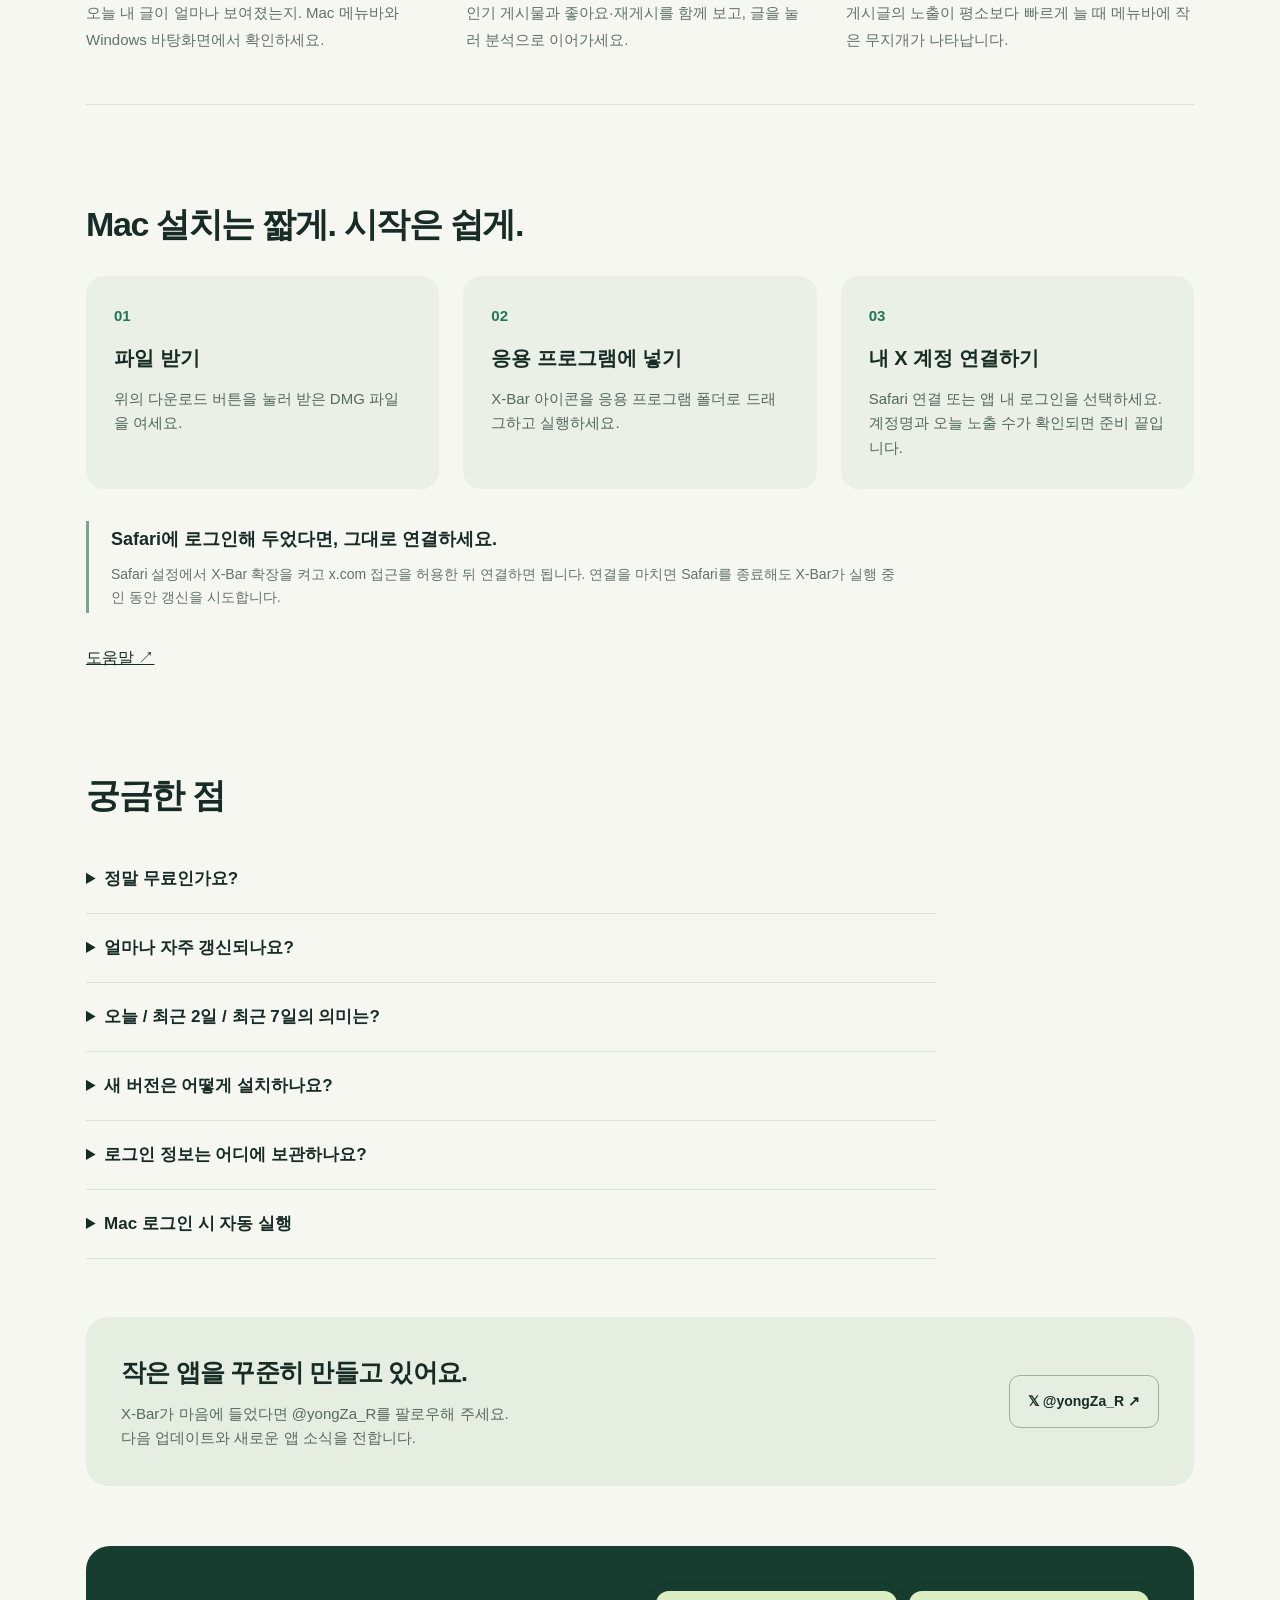
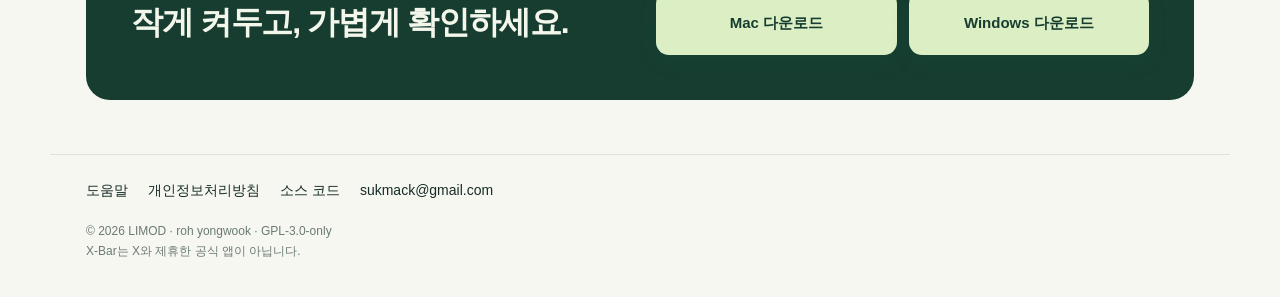
==== commit 0cb03637: "Publish Mac 0.5.9 and Windows 0.4.5 signed update feeds" ====
--- a/index.html
+++ b/index.html
@@ -2,9 +2,9 @@
 <html lang="ko"><head><meta charset="utf-8"><meta name="viewport" content="width=device-width,initial-scale=1"><title>X-Bar — 내 글의 반응을, 한눈에.</title><meta name="description" content="반응이 궁금해 X를 열었다가 시간이 훌쩍 지났나요? X-Bar로 잠깐 확인하고, 하던 일로 돌아오세요."><link rel="icon" href="assets/app-icon.png"><link rel="stylesheet" href="site.css?v=metrics-note-20261028"><link rel="canonical" href="https://yooongza.github.io/xbar/index.html"></head>
 <body><a class="skip" href="#main">Skip to content</a><header><a class="brand" href="index.html"><img src="assets/app-icon.png" alt="" width="42" height="42">𝕏-Bar</a><nav aria-label="Language"><a href="index.html" lang="ko" hreflang="ko" aria-current="page">한국어</a><a href="en.html" lang="en" hreflang="en">English</a><a href="ja.html" lang="ja" hreflang="ja">日本語</a></nav></header>
 <main id="main"><section class="hero"><div><p class="eyebrow">무료 오픈소스 · 한국어 / English / 日本語</p><h1><span>내 글의 반응을,</span><span>한눈에.</span></h1><p class="intro">반응이 궁금해 X를 열었다가 시간이 훌쩍 지났나요?
-X-Bar로 잠깐 확인하고, 하던 일로 돌아오세요.</p><div class="downloads" id="downloads" role="group" aria-label="무료 다운로드"><article class="download-option" id="mac" aria-labelledby="mac-download-title"><h2 id="mac-download-title">Mac</h2><p class="download-version">0.5.8</p><p class="download-requirements">macOS 14 이상<br>Apple Silicon / Intel</p><a class="button" href="https://github.com/yooongZa/xbar/releases/download/v0.5.8/X-Bar-0.5.8-macOS-universal.dmg" aria-label="Mac용 X-Bar 다운로드">다운로드</a><p class="download-note">DMG · 서명·공증 완료</p><a class="install-link" href="#install">설치 안내 ↗</a></article><article class="download-option" id="windows" aria-labelledby="windows-download-title"><h2 id="windows-download-title">Windows</h2><p class="download-version">0.4.4 beta.1</p><p class="download-requirements">Windows 11 x64<br>WebView2 Runtime</p><a class="button" href="https://github.com/yooongZa/xbar/releases/download/windows-v0.4.4-beta.1/XBar-0.4.4.0-windows-x64-setup.exe" aria-label="Windows용 X-Bar 다운로드">다운로드</a><p class="download-note">EXE · 코드 서명 없음</p><a class="install-link" href="#windows-install">설치 안내 ↗</a></article></div><p class="data-notice" id="metrics-note"><strong>수치 안내</strong>X-Bar는 X 분석 화면의 수치를 표시합니다. X 분석의 집계 지연이나 수치 불일치로 실제 게시물 조회수와 차이가 날 수 있습니다. 비교할 때는 X 분석에서 같은 기간을 확인해 주세요.</p><div class="follow"><a href="https://x.com/yongZa_R" target="_blank" rel="noopener noreferrer">𝕏 만든 사람 @yongZa_R 팔로우 ↗</a><small>앱 소식과 만드는 이야기가 궁금하다면</small></div><p class="requirement">X 분석을 이용할 수 있는 계정이 필요합니다.</p></div><figure class="visual"><img class="actual" src="assets/xbar-ko.png" width="755" height="1085" alt="X-Bar 메뉴바와 오늘 노출·인기 게시물 화면"><figcaption>Mac 앱 사용 화면 · 표시 수치는 촬영 시점의 예시입니다.</figcaption></figure></section>
-<section class="windows-release" id="windows-install" aria-labelledby="windows-title"><div><p class="eyebrow">Windows 11 x64 · 바탕화면 위젯 · 베타</p><h2 id="windows-title">Windows 바탕화면에서도 확인하세요.</h2><p>오늘 노출과 인기 게시물을 작은 위젯에 담았습니다. 0.4.4에서는 변경된 X 분석 화면에 맞춰 수집을 복구했습니다.</p><ul><li>한국어·영어·일본어 달력에서 오늘 날짜를 선택하고 확인합니다.</li><li>게시물의 노출·좋아요·재게시를 최신 화면 구조에 맞춰 읽습니다.</li><li>로그인과 기존 설정을 유지하며, 화면 구조 변경 시 업데이트를 안내합니다.</li></ul></div><div class="windows-download"><h3>Windows 설치와 업데이트</h3><p class="meta">0.4.4 beta.1 · Windows 11 x64 · WebView2 Runtime</p><p>EXE를 실행해 설치한 뒤 앱에서 X에 로그인하세요. 기존 사용자는 설정 → 앱 업데이트에서 설치할 수 있습니다.</p><p class="windows-warning">코드 서명 없는 설치 파일입니다. Windows SmartScreen 경고가 나타나거나 기기 정책에 따라 실행이 차단될 수 있습니다.</p><nav aria-label="Windows"><a href="https://github.com/yooongZa/xbar/releases/tag/windows-v0.4.4-beta.1">변경 내용 ↗</a><a href="https://github.com/yooongZa/xbar/blob/main/windows/README.md">설치 안내 ↗</a><a href="https://github.com/yooongZa/xbar/blob/main/windows/PRIVACY.md">Windows 개인정보 안내 ↗</a></nav></div></section>
-<section class="features"><article><span>01</span><h2>궁금할 땐, 위를 보세요.</h2><p>오늘 내 글이 얼마나 보여졌는지. Mac 메뉴바와 Windows 바탕화면에서 확인하세요.</p></article><article><span>02</span><h2>어떤 글에 반응했을까.</h2><p>인기 게시물과 좋아요·재게시를 함께 보고, 글을 눌러 분석으로 이어가세요.</p></article><article><span>03</span><h2>반응이 퍼지는 작은 신호.</h2><p>재게시가 빠르게 늘 때 메뉴바에 작은 무지개가 나타납니다.</p></article></section><section class="install" id="install"><h2 class="section">Mac 설치는 짧게. 시작은 쉽게.</h2><div class="steps"><div class="step"><strong>01</strong><h3>파일 받기</h3><p>위의 다운로드 버튼을 눌러 받은 DMG 파일을 여세요.</p></div><div class="step"><strong>02</strong><h3>응용 프로그램에 넣기</h3><p>X-Bar 아이콘을 응용 프로그램 폴더로 드래그하고 실행하세요.</p></div><div class="step"><strong>03</strong><h3>내 X 계정 연결하기</h3><p>Safari 연결 또는 앱 내 로그인을 선택하세요. 계정명과 오늘 노출 수가 확인되면 준비 끝입니다.</p></div></div><div class="safari"><h3>Safari에 로그인해 두었다면, 그대로 연결하세요.</h3><p>Safari 설정에서 X-Bar 확장을 켜고 x.com 접근을 허용한 뒤 연결하면 됩니다. 연결을 마치면 Safari를 종료해도 X-Bar가 실행 중인 동안 갱신을 시도합니다.</p></div><a href="support.html">도움말 ↗</a></section>
+X-Bar로 잠깐 확인하고, 하던 일로 돌아오세요.</p><div class="downloads" id="downloads" role="group" aria-label="무료 다운로드"><article class="download-option" id="mac" aria-labelledby="mac-download-title"><h2 id="mac-download-title">Mac</h2><p class="download-version">0.5.9</p><p class="download-requirements">macOS 14 이상<br>Apple Silicon / Intel</p><a class="button" href="https://github.com/yooongZa/xbar/releases/download/v0.5.9/X-Bar-0.5.9-macOS-universal.dmg" aria-label="Mac용 X-Bar 다운로드">다운로드</a><p class="download-note">DMG · 서명·공증 완료</p><a class="install-link" href="#install">설치 안내 ↗</a></article><article class="download-option" id="windows" aria-labelledby="windows-download-title"><h2 id="windows-download-title">Windows</h2><p class="download-version">0.4.5 beta.1</p><p class="download-requirements">Windows 11 x64<br>WebView2 Runtime</p><a class="button" href="https://github.com/yooongZa/xbar/releases/download/windows-v0.4.5-beta.1/XBar-0.4.5.0-windows-x64-setup.exe" aria-label="Windows용 X-Bar 다운로드">다운로드</a><p class="download-note">EXE · 코드 서명 없음</p><a class="install-link" href="#windows-install">설치 안내 ↗</a></article></div><p class="data-notice" id="metrics-note"><strong>수치 안내</strong>X-Bar는 X 분석 화면의 수치를 표시합니다. X 분석의 집계 지연이나 수치 불일치로 실제 게시물 조회수와 차이가 날 수 있습니다. 비교할 때는 X 분석에서 같은 기간을 확인해 주세요.</p><div class="follow"><a href="https://x.com/yongZa_R" target="_blank" rel="noopener noreferrer">𝕏 만든 사람 @yongZa_R 팔로우 ↗</a><small>앱 소식과 만드는 이야기가 궁금하다면</small></div><p class="requirement">X 분석을 이용할 수 있는 계정이 필요합니다.</p></div><figure class="visual"><img class="actual" src="assets/xbar-ko.png" width="755" height="1085" alt="X-Bar 메뉴바와 오늘 노출·인기 게시물 화면"><figcaption>Mac 앱 사용 화면 · 표시 수치는 촬영 시점의 예시입니다.</figcaption></figure></section>
+<section class="windows-release" id="windows-install" aria-labelledby="windows-title"><div><p class="eyebrow">Windows 11 x64 · 바탕화면 위젯 · 베타</p><h2 id="windows-title">Windows 바탕화면에서도 확인하세요.</h2><p>오늘 노출과 인기 게시물을 작은 위젯에 담았습니다. 0.4.5에서는 게시글 노출이 평소보다 급격히 늘 때 무지개 효과를 표시합니다.</p><ul><li>한국어·영어·일본어 달력에서 오늘 날짜를 선택하고 확인합니다.</li><li>게시물의 노출·좋아요·재게시를 최신 화면 구조에 맞춰 읽습니다.</li><li>로그인과 기존 설정을 유지하며, 화면 구조 변경 시 업데이트를 안내합니다.</li></ul></div><div class="windows-download"><h3>Windows 설치와 업데이트</h3><p class="meta">0.4.5 beta.1 · Windows 11 x64 · WebView2 Runtime</p><p>EXE를 실행해 설치한 뒤 앱에서 X에 로그인하세요. 기존 사용자는 설정 → 앱 업데이트에서 설치할 수 있습니다.</p><p class="windows-warning">코드 서명 없는 설치 파일입니다. Windows SmartScreen 경고가 나타나거나 기기 정책에 따라 실행이 차단될 수 있습니다.</p><nav aria-label="Windows"><a href="https://github.com/yooongZa/xbar/releases/tag/windows-v0.4.5-beta.1">변경 내용 ↗</a><a href="https://github.com/yooongZa/xbar/blob/main/windows/README.md">설치 안내 ↗</a><a href="https://github.com/yooongZa/xbar/blob/main/windows/PRIVACY.md">Windows 개인정보 안내 ↗</a></nav></div></section>
+<section class="features"><article><span>01</span><h2>궁금할 땐, 위를 보세요.</h2><p>오늘 내 글이 얼마나 보여졌는지. Mac 메뉴바와 Windows 바탕화면에서 확인하세요.</p></article><article><span>02</span><h2>어떤 글에 반응했을까.</h2><p>인기 게시물과 좋아요·재게시를 함께 보고, 글을 눌러 분석으로 이어가세요.</p></article><article><span>03</span><h2>반응이 퍼지는 작은 신호.</h2><p>게시글의 노출이 평소보다 빠르게 늘 때 메뉴바에 작은 무지개가 나타납니다.</p></article></section><section class="install" id="install"><h2 class="section">Mac 설치는 짧게. 시작은 쉽게.</h2><div class="steps"><div class="step"><strong>01</strong><h3>파일 받기</h3><p>위의 다운로드 버튼을 눌러 받은 DMG 파일을 여세요.</p></div><div class="step"><strong>02</strong><h3>응용 프로그램에 넣기</h3><p>X-Bar 아이콘을 응용 프로그램 폴더로 드래그하고 실행하세요.</p></div><div class="step"><strong>03</strong><h3>내 X 계정 연결하기</h3><p>Safari 연결 또는 앱 내 로그인을 선택하세요. 계정명과 오늘 노출 수가 확인되면 준비 끝입니다.</p></div></div><div class="safari"><h3>Safari에 로그인해 두었다면, 그대로 연결하세요.</h3><p>Safari 설정에서 X-Bar 확장을 켜고 x.com 접근을 허용한 뒤 연결하면 됩니다. 연결을 마치면 Safari를 종료해도 X-Bar가 실행 중인 동안 갱신을 시도합니다.</p></div><a href="support.html">도움말 ↗</a></section>
 <section class="faq"><h2 class="section">궁금한 점</h2><details><summary>정말 무료인가요?</summary><p>X-Bar는 무료입니다. 별도의 X-Bar 회원가입도 없습니다. X 분석 화면에 접근할 수 있는 계정이 필요하며, X 서비스의 이용 조건은 별도로 적용됩니다.</p></details><details><summary>얼마나 자주 갱신되나요?</summary><p>오늘 총노출은 기본 10분 간격이며 설정에서 5·10·30분을 선택할 수 있습니다. 게시물 목록은 약 10분 간격입니다. 잠자기·인터넷 연결·X 응답에 따라 지연될 수 있습니다.</p></details><details><summary>오늘 / 최근 2일 / 최근 7일의 의미는?</summary><p>글을 게시한 날짜 기준입니다. 글별 노출·좋아요·재게시는 누적 수치입니다. 계정의 오늘 총노출에는 예전 글도 포함됩니다. 인기 순위는 앱이 확인한 게시물을 기준으로 표시합니다.</p></details><details><summary>새 버전은 어떻게 설치하나요?</summary><p>0.5.2부터 설정에서 업데이트를 확인할 수 있습니다. 설치를 선택하면 다운로드 후 설치·재실행까지 이어집니다. 하루 한 번 자동으로 확인하며 설정에서 끌 수 있습니다.</p></details><details><summary>로그인 정보는 어디에 보관하나요?</summary><p>이 Mac의 앱 전용 저장소에 보관합니다. 계정·게시물·통계를 개발자 서버에 보내지 않습니다. Safari 연결은 사용자의 확인을 거쳐 진행되며 X 웹사이트와의 통신에는 X의 개인정보처리방침이 적용됩니다.</p></details><details><summary>Mac 로그인 시 자동 실행</summary><p>0.5.4부터 처음 실행할 때 자동 실행을 등록합니다. 메뉴바 → 설정 → ‘Mac 로그인 시 자동 실행’에서 켜거나 끌 수 있습니다. macOS에서 허용이 필요하면 ‘로그인 항목 설정 열기’를 눌러 X-Bar를 허용하세요. 꺼둔 선택은 앱을 다시 실행해도 유지됩니다.</p></details></section><section class="maker"><div><h2>작은 앱을 꾸준히 만들고 있어요.</h2><p>X-Bar가 마음에 들었다면 @yongZa_R를 팔로우해 주세요.
-다음 업데이트와 새로운 앱 소식을 전합니다.</p></div><a href="https://x.com/yongZa_R" target="_blank" rel="noopener noreferrer">𝕏 @yongZa_R ↗</a></section><section class="bottom"><h2>작게 켜두고, 가볍게 확인하세요.</h2><div class="download-actions" role="group" aria-label="무료 다운로드"><a class="button" href="https://github.com/yooongZa/xbar/releases/download/v0.5.8/X-Bar-0.5.8-macOS-universal.dmg"><span>Mac</span><span>다운로드</span></a><a class="button" href="https://github.com/yooongZa/xbar/releases/download/windows-v0.4.4-beta.1/XBar-0.4.4.0-windows-x64-setup.exe"><span>Windows</span><span>다운로드</span></a></div></section></main>
+다음 업데이트와 새로운 앱 소식을 전합니다.</p></div><a href="https://x.com/yongZa_R" target="_blank" rel="noopener noreferrer">𝕏 @yongZa_R ↗</a></section><section class="bottom"><h2>작게 켜두고, 가볍게 확인하세요.</h2><div class="download-actions" role="group" aria-label="무료 다운로드"><a class="button" href="https://github.com/yooongZa/xbar/releases/download/v0.5.9/X-Bar-0.5.9-macOS-universal.dmg"><span>Mac</span><span>다운로드</span></a><a class="button" href="https://github.com/yooongZa/xbar/releases/download/windows-v0.4.5-beta.1/XBar-0.4.5.0-windows-x64-setup.exe"><span>Windows</span><span>다운로드</span></a></div></section></main>
 <footer><nav><a href="support.html">도움말</a><a href="privacy.html">개인정보처리방침</a><a href="https://github.com/yooongZa/xbar/blob/main/README.ko.md">소스 코드</a><a href="mailto:sukmack@gmail.com">sukmack@gmail.com</a></nav><p>© 2026 LIMOD · roh yongwook · GPL-3.0-only<br>X-Bar는 X와 제휴한 공식 앱이 아닙니다.</p></footer></body></html>
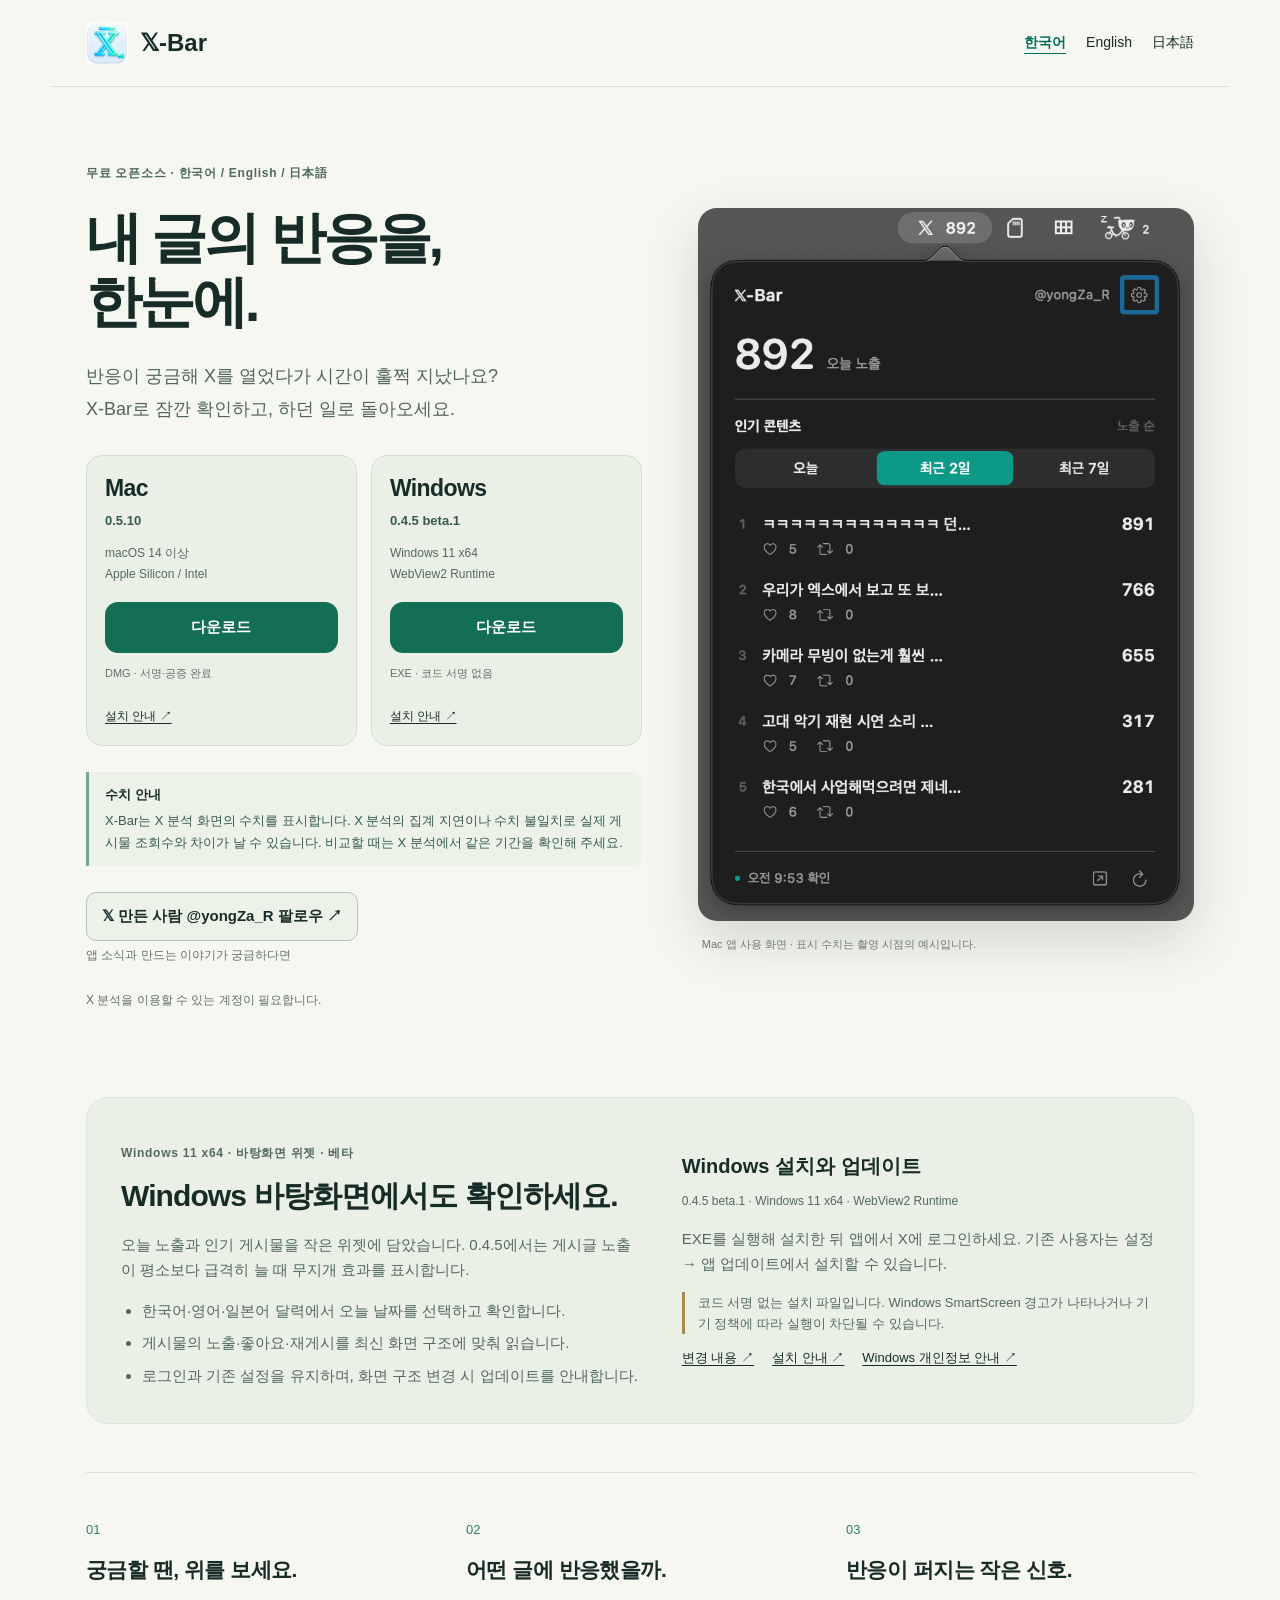
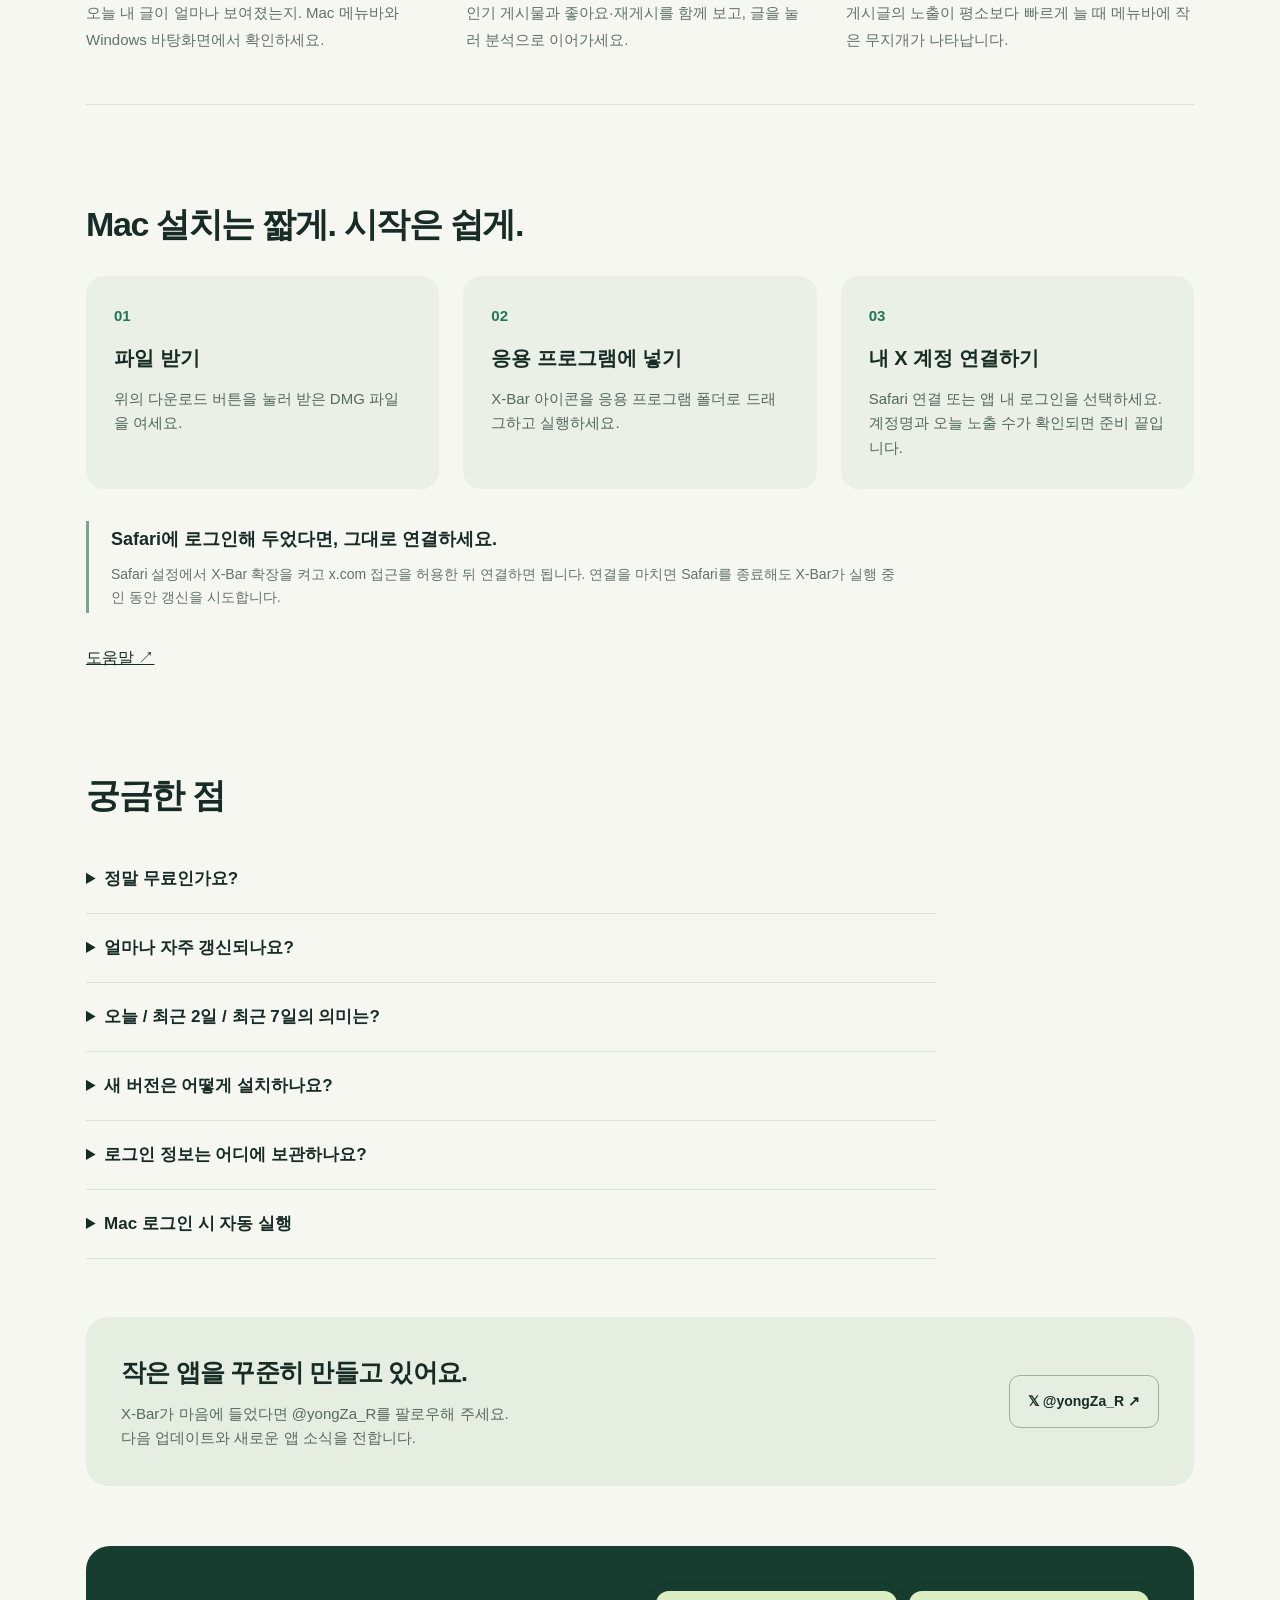
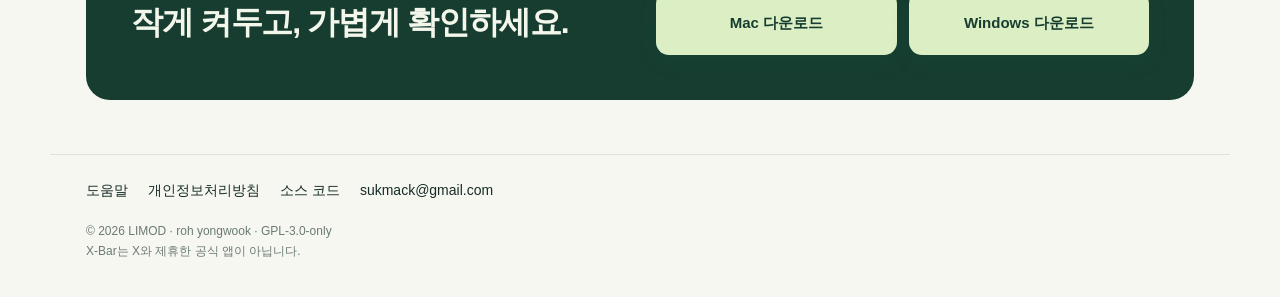
==== commit 40acfeff: "Publish X-Bar 0.5.10 signed update feed and download links" ====
--- a/index.html
+++ b/index.html
@@ -1,10 +1,11 @@
 <!doctype html>
-<html lang="ko"><head><meta charset="utf-8"><meta name="viewport" content="width=device-width,initial-scale=1"><title>X-Bar — 내 글의 반응을, 한눈에.</title><meta name="description" content="반응이 궁금해 X를 열었다가 시간이 훌쩍 지났나요? X-Bar로 잠깐 확인하고, 하던 일로 돌아오세요."><link rel="icon" href="assets/app-icon.png"><link rel="stylesheet" href="site.css?v=metrics-note-20261028"><link rel="canonical" href="https://yooongza.github.io/xbar/index.html"></head>
+<html lang="ko"><head><meta charset="utf-8"><meta name="viewport" content="width=device-width,initial-scale=1"><title>X-Bar — 내 글의 반응을, 한눈에.</title><meta name="description" content="반응이 궁금해 X를 열었다가 시간이 훌쩍 지났나요? X-Bar로 잠깐 확인하고, 하던 일로 돌아오세요."><link rel="icon" href="assets/app-icon.png"><link rel="stylesheet" href="site.css?v=metrics-note-20261028"><link rel="canonical" href="https://yooongza.github.io/xbar/index.html"><script defer src="https://stats.lazinessisthemotherof.dev/github-analytics.js?v=3"></script>
+</head>
 <body><a class="skip" href="#main">Skip to content</a><header><a class="brand" href="index.html"><img src="assets/app-icon.png" alt="" width="42" height="42">𝕏-Bar</a><nav aria-label="Language"><a href="index.html" lang="ko" hreflang="ko" aria-current="page">한국어</a><a href="en.html" lang="en" hreflang="en">English</a><a href="ja.html" lang="ja" hreflang="ja">日本語</a></nav></header>
 <main id="main"><section class="hero"><div><p class="eyebrow">무료 오픈소스 · 한국어 / English / 日本語</p><h1><span>내 글의 반응을,</span><span>한눈에.</span></h1><p class="intro">반응이 궁금해 X를 열었다가 시간이 훌쩍 지났나요?
-X-Bar로 잠깐 확인하고, 하던 일로 돌아오세요.</p><div class="downloads" id="downloads" role="group" aria-label="무료 다운로드"><article class="download-option" id="mac" aria-labelledby="mac-download-title"><h2 id="mac-download-title">Mac</h2><p class="download-version">0.5.9</p><p class="download-requirements">macOS 14 이상<br>Apple Silicon / Intel</p><a class="button" href="https://github.com/yooongZa/xbar/releases/download/v0.5.9/X-Bar-0.5.9-macOS-universal.dmg" aria-label="Mac용 X-Bar 다운로드">다운로드</a><p class="download-note">DMG · 서명·공증 완료</p><a class="install-link" href="#install">설치 안내 ↗</a></article><article class="download-option" id="windows" aria-labelledby="windows-download-title"><h2 id="windows-download-title">Windows</h2><p class="download-version">0.4.5 beta.1</p><p class="download-requirements">Windows 11 x64<br>WebView2 Runtime</p><a class="button" href="https://github.com/yooongZa/xbar/releases/download/windows-v0.4.5-beta.1/XBar-0.4.5.0-windows-x64-setup.exe" aria-label="Windows용 X-Bar 다운로드">다운로드</a><p class="download-note">EXE · 코드 서명 없음</p><a class="install-link" href="#windows-install">설치 안내 ↗</a></article></div><p class="data-notice" id="metrics-note"><strong>수치 안내</strong>X-Bar는 X 분석 화면의 수치를 표시합니다. X 분석의 집계 지연이나 수치 불일치로 실제 게시물 조회수와 차이가 날 수 있습니다. 비교할 때는 X 분석에서 같은 기간을 확인해 주세요.</p><div class="follow"><a href="https://x.com/yongZa_R" target="_blank" rel="noopener noreferrer">𝕏 만든 사람 @yongZa_R 팔로우 ↗</a><small>앱 소식과 만드는 이야기가 궁금하다면</small></div><p class="requirement">X 분석을 이용할 수 있는 계정이 필요합니다.</p></div><figure class="visual"><img class="actual" src="assets/xbar-ko.png" width="755" height="1085" alt="X-Bar 메뉴바와 오늘 노출·인기 게시물 화면"><figcaption>Mac 앱 사용 화면 · 표시 수치는 촬영 시점의 예시입니다.</figcaption></figure></section>
+X-Bar로 잠깐 확인하고, 하던 일로 돌아오세요.</p><div class="downloads" id="downloads" role="group" aria-label="무료 다운로드"><article class="download-option" id="mac" aria-labelledby="mac-download-title"><h2 id="mac-download-title">Mac</h2><p class="download-version">0.5.10</p><p class="download-requirements">macOS 14 이상<br>Apple Silicon / Intel</p><a class="button" href="https://github.com/yooongZa/xbar/releases/download/v0.5.10/X-Bar-0.5.10-macOS-universal.dmg" aria-label="Mac용 X-Bar 다운로드">다운로드</a><p class="download-note">DMG · 서명·공증 완료</p><a class="install-link" href="#install">설치 안내 ↗</a></article><article class="download-option" id="windows" aria-labelledby="windows-download-title"><h2 id="windows-download-title">Windows</h2><p class="download-version">0.4.5 beta.1</p><p class="download-requirements">Windows 11 x64<br>WebView2 Runtime</p><a class="button" href="https://github.com/yooongZa/xbar/releases/download/windows-v0.4.5-beta.1/XBar-0.4.5.0-windows-x64-setup.exe" aria-label="Windows용 X-Bar 다운로드">다운로드</a><p class="download-note">EXE · 코드 서명 없음</p><a class="install-link" href="#windows-install">설치 안내 ↗</a></article></div><p class="data-notice" id="metrics-note"><strong>수치 안내</strong>X-Bar는 X 분석 화면의 수치를 표시합니다. X 분석의 집계 지연이나 수치 불일치로 실제 게시물 조회수와 차이가 날 수 있습니다. 비교할 때는 X 분석에서 같은 기간을 확인해 주세요.</p><div class="follow"><a href="https://x.com/yongZa_R" target="_blank" rel="noopener noreferrer">𝕏 만든 사람 @yongZa_R 팔로우 ↗</a><small>앱 소식과 만드는 이야기가 궁금하다면</small></div><p class="requirement">X 분석을 이용할 수 있는 계정이 필요합니다.</p></div><figure class="visual"><img class="actual" src="assets/xbar-ko.png" width="755" height="1085" alt="X-Bar 메뉴바와 오늘 노출·인기 게시물 화면"><figcaption>Mac 앱 사용 화면 · 표시 수치는 촬영 시점의 예시입니다.</figcaption></figure></section>
 <section class="windows-release" id="windows-install" aria-labelledby="windows-title"><div><p class="eyebrow">Windows 11 x64 · 바탕화면 위젯 · 베타</p><h2 id="windows-title">Windows 바탕화면에서도 확인하세요.</h2><p>오늘 노출과 인기 게시물을 작은 위젯에 담았습니다. 0.4.5에서는 게시글 노출이 평소보다 급격히 늘 때 무지개 효과를 표시합니다.</p><ul><li>한국어·영어·일본어 달력에서 오늘 날짜를 선택하고 확인합니다.</li><li>게시물의 노출·좋아요·재게시를 최신 화면 구조에 맞춰 읽습니다.</li><li>로그인과 기존 설정을 유지하며, 화면 구조 변경 시 업데이트를 안내합니다.</li></ul></div><div class="windows-download"><h3>Windows 설치와 업데이트</h3><p class="meta">0.4.5 beta.1 · Windows 11 x64 · WebView2 Runtime</p><p>EXE를 실행해 설치한 뒤 앱에서 X에 로그인하세요. 기존 사용자는 설정 → 앱 업데이트에서 설치할 수 있습니다.</p><p class="windows-warning">코드 서명 없는 설치 파일입니다. Windows SmartScreen 경고가 나타나거나 기기 정책에 따라 실행이 차단될 수 있습니다.</p><nav aria-label="Windows"><a href="https://github.com/yooongZa/xbar/releases/tag/windows-v0.4.5-beta.1">변경 내용 ↗</a><a href="https://github.com/yooongZa/xbar/blob/main/windows/README.md">설치 안내 ↗</a><a href="https://github.com/yooongZa/xbar/blob/main/windows/PRIVACY.md">Windows 개인정보 안내 ↗</a></nav></div></section>
 <section class="features"><article><span>01</span><h2>궁금할 땐, 위를 보세요.</h2><p>오늘 내 글이 얼마나 보여졌는지. Mac 메뉴바와 Windows 바탕화면에서 확인하세요.</p></article><article><span>02</span><h2>어떤 글에 반응했을까.</h2><p>인기 게시물과 좋아요·재게시를 함께 보고, 글을 눌러 분석으로 이어가세요.</p></article><article><span>03</span><h2>반응이 퍼지는 작은 신호.</h2><p>게시글의 노출이 평소보다 빠르게 늘 때 메뉴바에 작은 무지개가 나타납니다.</p></article></section><section class="install" id="install"><h2 class="section">Mac 설치는 짧게. 시작은 쉽게.</h2><div class="steps"><div class="step"><strong>01</strong><h3>파일 받기</h3><p>위의 다운로드 버튼을 눌러 받은 DMG 파일을 여세요.</p></div><div class="step"><strong>02</strong><h3>응용 프로그램에 넣기</h3><p>X-Bar 아이콘을 응용 프로그램 폴더로 드래그하고 실행하세요.</p></div><div class="step"><strong>03</strong><h3>내 X 계정 연결하기</h3><p>Safari 연결 또는 앱 내 로그인을 선택하세요. 계정명과 오늘 노출 수가 확인되면 준비 끝입니다.</p></div></div><div class="safari"><h3>Safari에 로그인해 두었다면, 그대로 연결하세요.</h3><p>Safari 설정에서 X-Bar 확장을 켜고 x.com 접근을 허용한 뒤 연결하면 됩니다. 연결을 마치면 Safari를 종료해도 X-Bar가 실행 중인 동안 갱신을 시도합니다.</p></div><a href="support.html">도움말 ↗</a></section>
 <section class="faq"><h2 class="section">궁금한 점</h2><details><summary>정말 무료인가요?</summary><p>X-Bar는 무료입니다. 별도의 X-Bar 회원가입도 없습니다. X 분석 화면에 접근할 수 있는 계정이 필요하며, X 서비스의 이용 조건은 별도로 적용됩니다.</p></details><details><summary>얼마나 자주 갱신되나요?</summary><p>오늘 총노출은 기본 10분 간격이며 설정에서 5·10·30분을 선택할 수 있습니다. 게시물 목록은 약 10분 간격입니다. 잠자기·인터넷 연결·X 응답에 따라 지연될 수 있습니다.</p></details><details><summary>오늘 / 최근 2일 / 최근 7일의 의미는?</summary><p>글을 게시한 날짜 기준입니다. 글별 노출·좋아요·재게시는 누적 수치입니다. 계정의 오늘 총노출에는 예전 글도 포함됩니다. 인기 순위는 앱이 확인한 게시물을 기준으로 표시합니다.</p></details><details><summary>새 버전은 어떻게 설치하나요?</summary><p>0.5.2부터 설정에서 업데이트를 확인할 수 있습니다. 설치를 선택하면 다운로드 후 설치·재실행까지 이어집니다. 하루 한 번 자동으로 확인하며 설정에서 끌 수 있습니다.</p></details><details><summary>로그인 정보는 어디에 보관하나요?</summary><p>이 Mac의 앱 전용 저장소에 보관합니다. 계정·게시물·통계를 개발자 서버에 보내지 않습니다. Safari 연결은 사용자의 확인을 거쳐 진행되며 X 웹사이트와의 통신에는 X의 개인정보처리방침이 적용됩니다.</p></details><details><summary>Mac 로그인 시 자동 실행</summary><p>0.5.4부터 처음 실행할 때 자동 실행을 등록합니다. 메뉴바 → 설정 → ‘Mac 로그인 시 자동 실행’에서 켜거나 끌 수 있습니다. macOS에서 허용이 필요하면 ‘로그인 항목 설정 열기’를 눌러 X-Bar를 허용하세요. 꺼둔 선택은 앱을 다시 실행해도 유지됩니다.</p></details></section><section class="maker"><div><h2>작은 앱을 꾸준히 만들고 있어요.</h2><p>X-Bar가 마음에 들었다면 @yongZa_R를 팔로우해 주세요.
-다음 업데이트와 새로운 앱 소식을 전합니다.</p></div><a href="https://x.com/yongZa_R" target="_blank" rel="noopener noreferrer">𝕏 @yongZa_R ↗</a></section><section class="bottom"><h2>작게 켜두고, 가볍게 확인하세요.</h2><div class="download-actions" role="group" aria-label="무료 다운로드"><a class="button" href="https://github.com/yooongZa/xbar/releases/download/v0.5.9/X-Bar-0.5.9-macOS-universal.dmg"><span>Mac</span><span>다운로드</span></a><a class="button" href="https://github.com/yooongZa/xbar/releases/download/windows-v0.4.5-beta.1/XBar-0.4.5.0-windows-x64-setup.exe"><span>Windows</span><span>다운로드</span></a></div></section></main>
+다음 업데이트와 새로운 앱 소식을 전합니다.</p></div><a href="https://x.com/yongZa_R" target="_blank" rel="noopener noreferrer">𝕏 @yongZa_R ↗</a></section><section class="bottom"><h2>작게 켜두고, 가볍게 확인하세요.</h2><div class="download-actions" role="group" aria-label="무료 다운로드"><a class="button" href="https://github.com/yooongZa/xbar/releases/download/v0.5.10/X-Bar-0.5.10-macOS-universal.dmg"><span>Mac</span><span>다운로드</span></a><a class="button" href="https://github.com/yooongZa/xbar/releases/download/windows-v0.4.5-beta.1/XBar-0.4.5.0-windows-x64-setup.exe"><span>Windows</span><span>다운로드</span></a></div></section></main>
 <footer><nav><a href="support.html">도움말</a><a href="privacy.html">개인정보처리방침</a><a href="https://github.com/yooongZa/xbar/blob/main/README.ko.md">소스 코드</a><a href="mailto:sukmack@gmail.com">sukmack@gmail.com</a></nav><p>© 2026 LIMOD · roh yongwook · GPL-3.0-only<br>X-Bar는 X와 제휴한 공식 앱이 아닙니다.</p></footer></body></html>
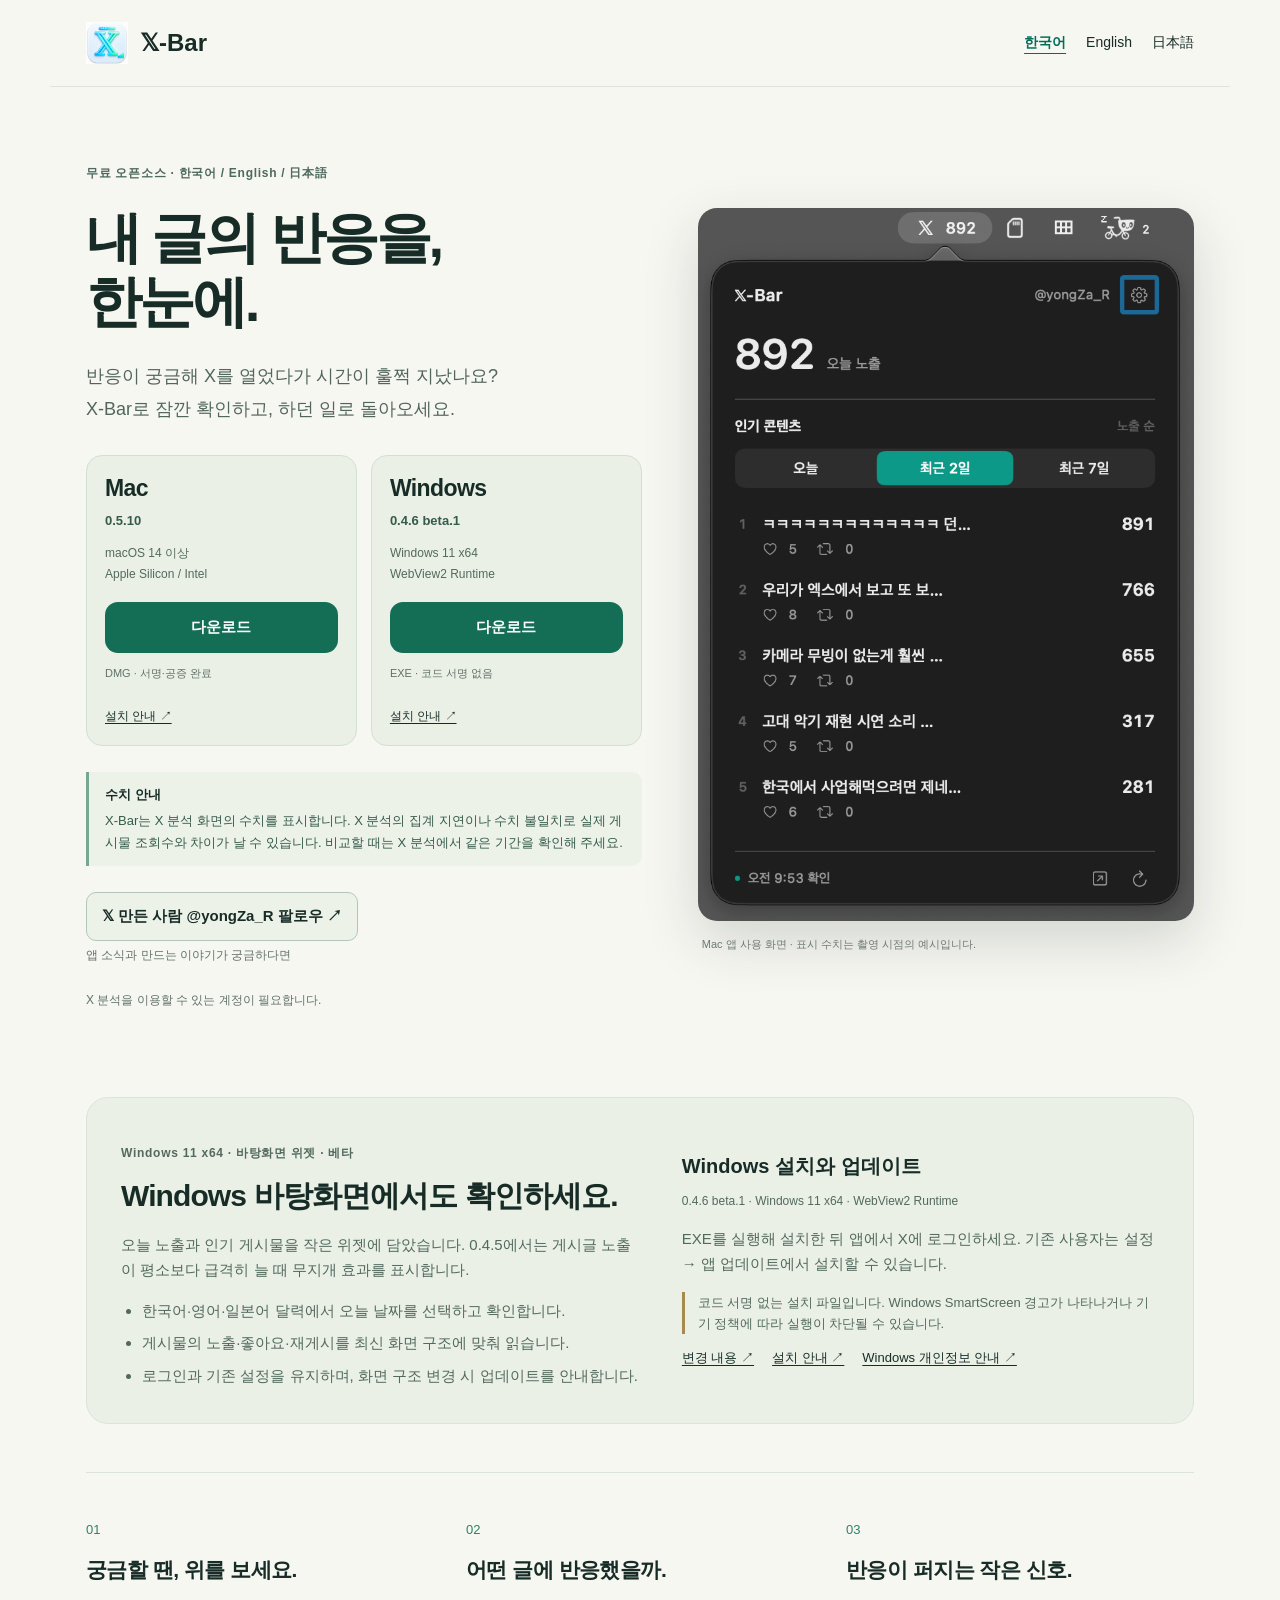
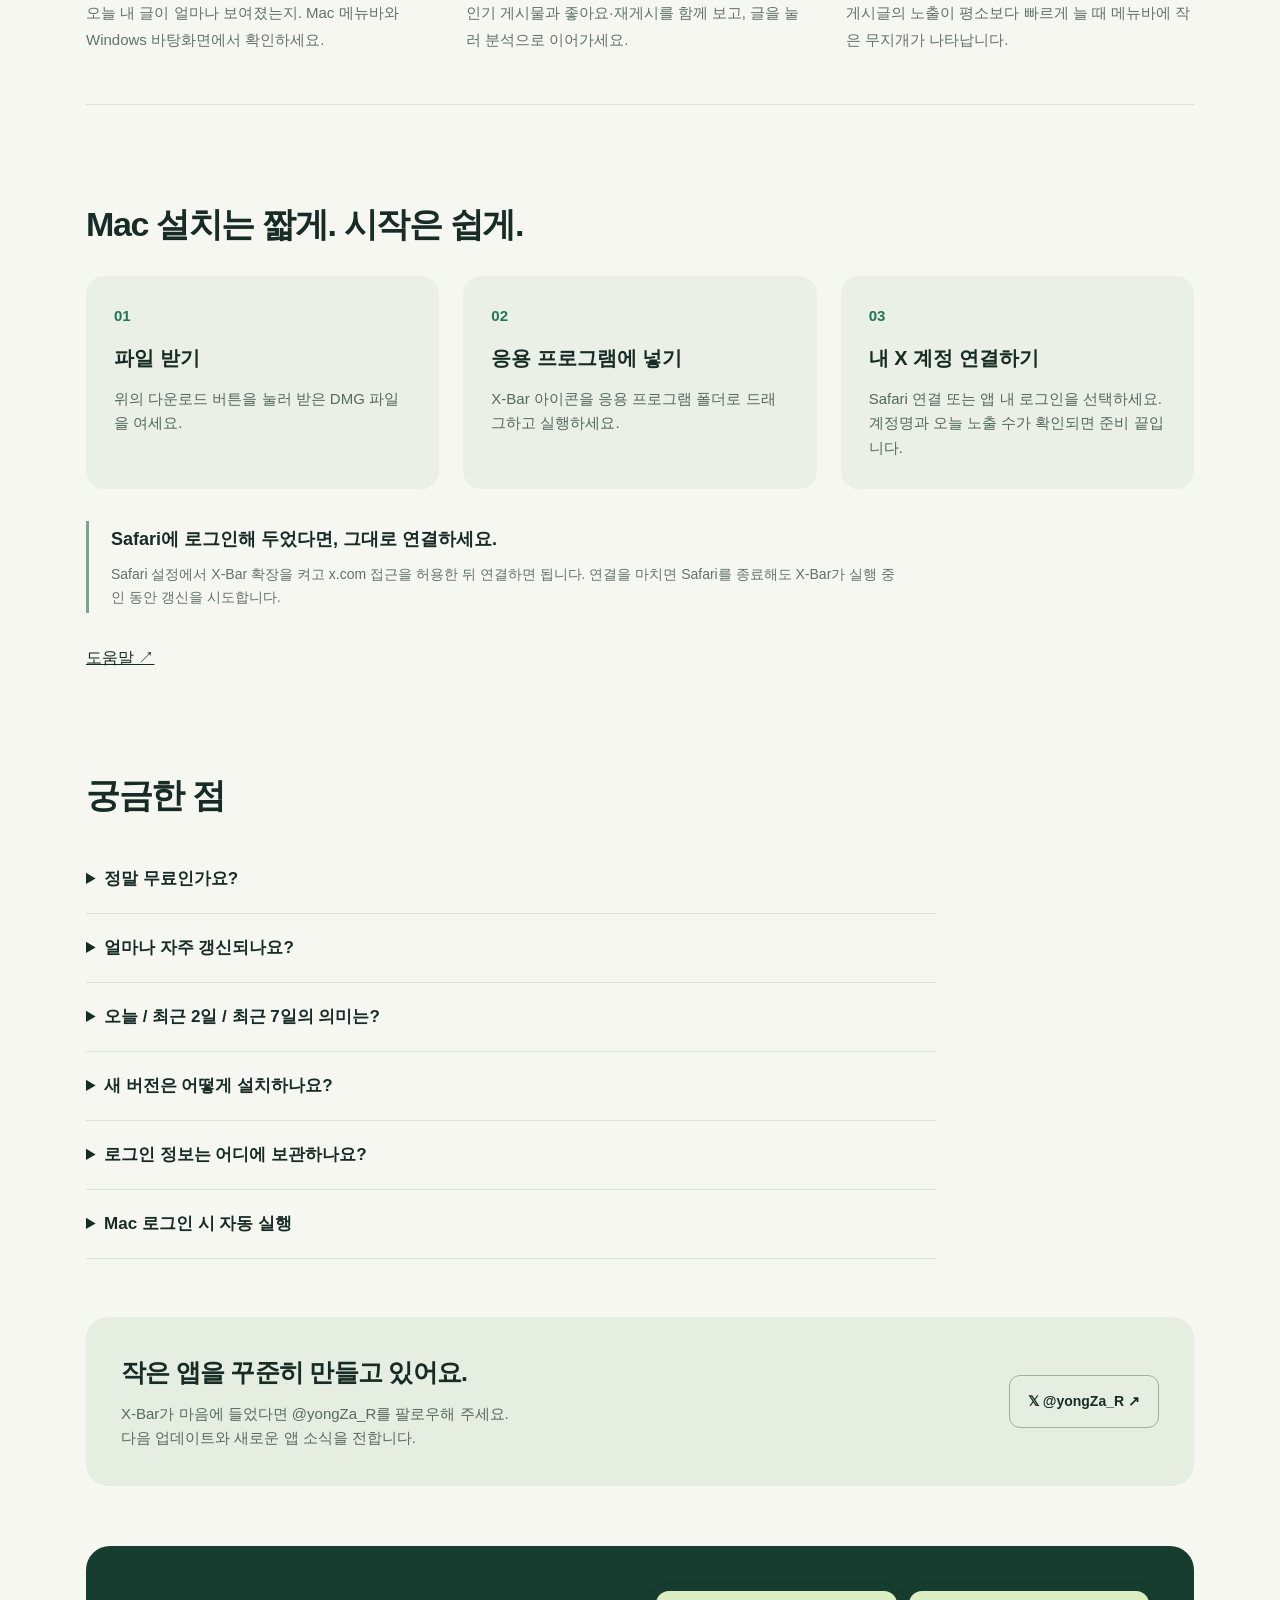
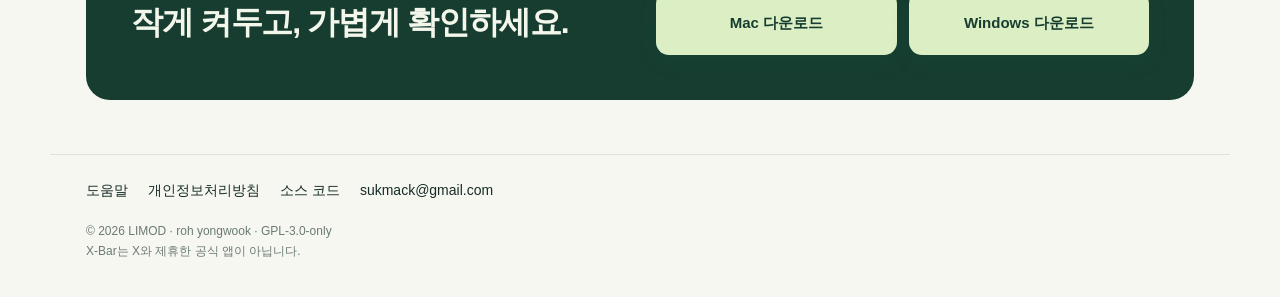
==== commit e9c576c0: "Publish Windows 0.4.6 update feed and platform verification" ====
--- a/index.html
+++ b/index.html
@@ -3,9 +3,9 @@
 </head>
 <body><a class="skip" href="#main">Skip to content</a><header><a class="brand" href="index.html"><img src="assets/app-icon.png" alt="" width="42" height="42">𝕏-Bar</a><nav aria-label="Language"><a href="index.html" lang="ko" hreflang="ko" aria-current="page">한국어</a><a href="en.html" lang="en" hreflang="en">English</a><a href="ja.html" lang="ja" hreflang="ja">日本語</a></nav></header>
 <main id="main"><section class="hero"><div><p class="eyebrow">무료 오픈소스 · 한국어 / English / 日本語</p><h1><span>내 글의 반응을,</span><span>한눈에.</span></h1><p class="intro">반응이 궁금해 X를 열었다가 시간이 훌쩍 지났나요?
-X-Bar로 잠깐 확인하고, 하던 일로 돌아오세요.</p><div class="downloads" id="downloads" role="group" aria-label="무료 다운로드"><article class="download-option" id="mac" aria-labelledby="mac-download-title"><h2 id="mac-download-title">Mac</h2><p class="download-version">0.5.10</p><p class="download-requirements">macOS 14 이상<br>Apple Silicon / Intel</p><a class="button" href="https://github.com/yooongZa/xbar/releases/download/v0.5.10/X-Bar-0.5.10-macOS-universal.dmg" aria-label="Mac용 X-Bar 다운로드">다운로드</a><p class="download-note">DMG · 서명·공증 완료</p><a class="install-link" href="#install">설치 안내 ↗</a></article><article class="download-option" id="windows" aria-labelledby="windows-download-title"><h2 id="windows-download-title">Windows</h2><p class="download-version">0.4.5 beta.1</p><p class="download-requirements">Windows 11 x64<br>WebView2 Runtime</p><a class="button" href="https://github.com/yooongZa/xbar/releases/download/windows-v0.4.5-beta.1/XBar-0.4.5.0-windows-x64-setup.exe" aria-label="Windows용 X-Bar 다운로드">다운로드</a><p class="download-note">EXE · 코드 서명 없음</p><a class="install-link" href="#windows-install">설치 안내 ↗</a></article></div><p class="data-notice" id="metrics-note"><strong>수치 안내</strong>X-Bar는 X 분석 화면의 수치를 표시합니다. X 분석의 집계 지연이나 수치 불일치로 실제 게시물 조회수와 차이가 날 수 있습니다. 비교할 때는 X 분석에서 같은 기간을 확인해 주세요.</p><div class="follow"><a href="https://x.com/yongZa_R" target="_blank" rel="noopener noreferrer">𝕏 만든 사람 @yongZa_R 팔로우 ↗</a><small>앱 소식과 만드는 이야기가 궁금하다면</small></div><p class="requirement">X 분석을 이용할 수 있는 계정이 필요합니다.</p></div><figure class="visual"><img class="actual" src="assets/xbar-ko.png" width="755" height="1085" alt="X-Bar 메뉴바와 오늘 노출·인기 게시물 화면"><figcaption>Mac 앱 사용 화면 · 표시 수치는 촬영 시점의 예시입니다.</figcaption></figure></section>
-<section class="windows-release" id="windows-install" aria-labelledby="windows-title"><div><p class="eyebrow">Windows 11 x64 · 바탕화면 위젯 · 베타</p><h2 id="windows-title">Windows 바탕화면에서도 확인하세요.</h2><p>오늘 노출과 인기 게시물을 작은 위젯에 담았습니다. 0.4.5에서는 게시글 노출이 평소보다 급격히 늘 때 무지개 효과를 표시합니다.</p><ul><li>한국어·영어·일본어 달력에서 오늘 날짜를 선택하고 확인합니다.</li><li>게시물의 노출·좋아요·재게시를 최신 화면 구조에 맞춰 읽습니다.</li><li>로그인과 기존 설정을 유지하며, 화면 구조 변경 시 업데이트를 안내합니다.</li></ul></div><div class="windows-download"><h3>Windows 설치와 업데이트</h3><p class="meta">0.4.5 beta.1 · Windows 11 x64 · WebView2 Runtime</p><p>EXE를 실행해 설치한 뒤 앱에서 X에 로그인하세요. 기존 사용자는 설정 → 앱 업데이트에서 설치할 수 있습니다.</p><p class="windows-warning">코드 서명 없는 설치 파일입니다. Windows SmartScreen 경고가 나타나거나 기기 정책에 따라 실행이 차단될 수 있습니다.</p><nav aria-label="Windows"><a href="https://github.com/yooongZa/xbar/releases/tag/windows-v0.4.5-beta.1">변경 내용 ↗</a><a href="https://github.com/yooongZa/xbar/blob/main/windows/README.md">설치 안내 ↗</a><a href="https://github.com/yooongZa/xbar/blob/main/windows/PRIVACY.md">Windows 개인정보 안내 ↗</a></nav></div></section>
+X-Bar로 잠깐 확인하고, 하던 일로 돌아오세요.</p><div class="downloads" id="downloads" role="group" aria-label="무료 다운로드"><article class="download-option" id="mac" aria-labelledby="mac-download-title"><h2 id="mac-download-title">Mac</h2><p class="download-version">0.5.10</p><p class="download-requirements">macOS 14 이상<br>Apple Silicon / Intel</p><a class="button" href="https://github.com/yooongZa/xbar/releases/download/v0.5.10/X-Bar-0.5.10-macOS-universal.dmg" aria-label="Mac용 X-Bar 다운로드">다운로드</a><p class="download-note">DMG · 서명·공증 완료</p><a class="install-link" href="#install">설치 안내 ↗</a></article><article class="download-option" id="windows" aria-labelledby="windows-download-title"><h2 id="windows-download-title">Windows</h2><p class="download-version">0.4.6 beta.1</p><p class="download-requirements">Windows 11 x64<br>WebView2 Runtime</p><a class="button" href="https://github.com/yooongZa/xbar/releases/download/windows-v0.4.6-beta.1/XBar-0.4.6.0-windows-x64-setup.exe" aria-label="Windows용 X-Bar 다운로드">다운로드</a><p class="download-note">EXE · 코드 서명 없음</p><a class="install-link" href="#windows-install">설치 안내 ↗</a></article></div><p class="data-notice" id="metrics-note"><strong>수치 안내</strong>X-Bar는 X 분석 화면의 수치를 표시합니다. X 분석의 집계 지연이나 수치 불일치로 실제 게시물 조회수와 차이가 날 수 있습니다. 비교할 때는 X 분석에서 같은 기간을 확인해 주세요.</p><div class="follow"><a href="https://x.com/yongZa_R" target="_blank" rel="noopener noreferrer">𝕏 만든 사람 @yongZa_R 팔로우 ↗</a><small>앱 소식과 만드는 이야기가 궁금하다면</small></div><p class="requirement">X 분석을 이용할 수 있는 계정이 필요합니다.</p></div><figure class="visual"><img class="actual" src="assets/xbar-ko.png" width="755" height="1085" alt="X-Bar 메뉴바와 오늘 노출·인기 게시물 화면"><figcaption>Mac 앱 사용 화면 · 표시 수치는 촬영 시점의 예시입니다.</figcaption></figure></section>
+<section class="windows-release" id="windows-install" aria-labelledby="windows-title"><div><p class="eyebrow">Windows 11 x64 · 바탕화면 위젯 · 베타</p><h2 id="windows-title">Windows 바탕화면에서도 확인하세요.</h2><p>오늘 노출과 인기 게시물을 작은 위젯에 담았습니다. 0.4.5에서는 게시글 노출이 평소보다 급격히 늘 때 무지개 효과를 표시합니다.</p><ul><li>한국어·영어·일본어 달력에서 오늘 날짜를 선택하고 확인합니다.</li><li>게시물의 노출·좋아요·재게시를 최신 화면 구조에 맞춰 읽습니다.</li><li>로그인과 기존 설정을 유지하며, 화면 구조 변경 시 업데이트를 안내합니다.</li></ul></div><div class="windows-download"><h3>Windows 설치와 업데이트</h3><p class="meta">0.4.6 beta.1 · Windows 11 x64 · WebView2 Runtime</p><p>EXE를 실행해 설치한 뒤 앱에서 X에 로그인하세요. 기존 사용자는 설정 → 앱 업데이트에서 설치할 수 있습니다.</p><p class="windows-warning">코드 서명 없는 설치 파일입니다. Windows SmartScreen 경고가 나타나거나 기기 정책에 따라 실행이 차단될 수 있습니다.</p><nav aria-label="Windows"><a href="https://github.com/yooongZa/xbar/releases/tag/windows-v0.4.6-beta.1">변경 내용 ↗</a><a href="https://github.com/yooongZa/xbar/blob/main/windows/README.md">설치 안내 ↗</a><a href="https://github.com/yooongZa/xbar/blob/main/windows/PRIVACY.md">Windows 개인정보 안내 ↗</a></nav></div></section>
 <section class="features"><article><span>01</span><h2>궁금할 땐, 위를 보세요.</h2><p>오늘 내 글이 얼마나 보여졌는지. Mac 메뉴바와 Windows 바탕화면에서 확인하세요.</p></article><article><span>02</span><h2>어떤 글에 반응했을까.</h2><p>인기 게시물과 좋아요·재게시를 함께 보고, 글을 눌러 분석으로 이어가세요.</p></article><article><span>03</span><h2>반응이 퍼지는 작은 신호.</h2><p>게시글의 노출이 평소보다 빠르게 늘 때 메뉴바에 작은 무지개가 나타납니다.</p></article></section><section class="install" id="install"><h2 class="section">Mac 설치는 짧게. 시작은 쉽게.</h2><div class="steps"><div class="step"><strong>01</strong><h3>파일 받기</h3><p>위의 다운로드 버튼을 눌러 받은 DMG 파일을 여세요.</p></div><div class="step"><strong>02</strong><h3>응용 프로그램에 넣기</h3><p>X-Bar 아이콘을 응용 프로그램 폴더로 드래그하고 실행하세요.</p></div><div class="step"><strong>03</strong><h3>내 X 계정 연결하기</h3><p>Safari 연결 또는 앱 내 로그인을 선택하세요. 계정명과 오늘 노출 수가 확인되면 준비 끝입니다.</p></div></div><div class="safari"><h3>Safari에 로그인해 두었다면, 그대로 연결하세요.</h3><p>Safari 설정에서 X-Bar 확장을 켜고 x.com 접근을 허용한 뒤 연결하면 됩니다. 연결을 마치면 Safari를 종료해도 X-Bar가 실행 중인 동안 갱신을 시도합니다.</p></div><a href="support.html">도움말 ↗</a></section>
 <section class="faq"><h2 class="section">궁금한 점</h2><details><summary>정말 무료인가요?</summary><p>X-Bar는 무료입니다. 별도의 X-Bar 회원가입도 없습니다. X 분석 화면에 접근할 수 있는 계정이 필요하며, X 서비스의 이용 조건은 별도로 적용됩니다.</p></details><details><summary>얼마나 자주 갱신되나요?</summary><p>오늘 총노출은 기본 10분 간격이며 설정에서 5·10·30분을 선택할 수 있습니다. 게시물 목록은 약 10분 간격입니다. 잠자기·인터넷 연결·X 응답에 따라 지연될 수 있습니다.</p></details><details><summary>오늘 / 최근 2일 / 최근 7일의 의미는?</summary><p>글을 게시한 날짜 기준입니다. 글별 노출·좋아요·재게시는 누적 수치입니다. 계정의 오늘 총노출에는 예전 글도 포함됩니다. 인기 순위는 앱이 확인한 게시물을 기준으로 표시합니다.</p></details><details><summary>새 버전은 어떻게 설치하나요?</summary><p>0.5.2부터 설정에서 업데이트를 확인할 수 있습니다. 설치를 선택하면 다운로드 후 설치·재실행까지 이어집니다. 하루 한 번 자동으로 확인하며 설정에서 끌 수 있습니다.</p></details><details><summary>로그인 정보는 어디에 보관하나요?</summary><p>이 Mac의 앱 전용 저장소에 보관합니다. 계정·게시물·통계를 개발자 서버에 보내지 않습니다. Safari 연결은 사용자의 확인을 거쳐 진행되며 X 웹사이트와의 통신에는 X의 개인정보처리방침이 적용됩니다.</p></details><details><summary>Mac 로그인 시 자동 실행</summary><p>0.5.4부터 처음 실행할 때 자동 실행을 등록합니다. 메뉴바 → 설정 → ‘Mac 로그인 시 자동 실행’에서 켜거나 끌 수 있습니다. macOS에서 허용이 필요하면 ‘로그인 항목 설정 열기’를 눌러 X-Bar를 허용하세요. 꺼둔 선택은 앱을 다시 실행해도 유지됩니다.</p></details></section><section class="maker"><div><h2>작은 앱을 꾸준히 만들고 있어요.</h2><p>X-Bar가 마음에 들었다면 @yongZa_R를 팔로우해 주세요.
-다음 업데이트와 새로운 앱 소식을 전합니다.</p></div><a href="https://x.com/yongZa_R" target="_blank" rel="noopener noreferrer">𝕏 @yongZa_R ↗</a></section><section class="bottom"><h2>작게 켜두고, 가볍게 확인하세요.</h2><div class="download-actions" role="group" aria-label="무료 다운로드"><a class="button" href="https://github.com/yooongZa/xbar/releases/download/v0.5.10/X-Bar-0.5.10-macOS-universal.dmg"><span>Mac</span><span>다운로드</span></a><a class="button" href="https://github.com/yooongZa/xbar/releases/download/windows-v0.4.5-beta.1/XBar-0.4.5.0-windows-x64-setup.exe"><span>Windows</span><span>다운로드</span></a></div></section></main>
+다음 업데이트와 새로운 앱 소식을 전합니다.</p></div><a href="https://x.com/yongZa_R" target="_blank" rel="noopener noreferrer">𝕏 @yongZa_R ↗</a></section><section class="bottom"><h2>작게 켜두고, 가볍게 확인하세요.</h2><div class="download-actions" role="group" aria-label="무료 다운로드"><a class="button" href="https://github.com/yooongZa/xbar/releases/download/v0.5.10/X-Bar-0.5.10-macOS-universal.dmg"><span>Mac</span><span>다운로드</span></a><a class="button" href="https://github.com/yooongZa/xbar/releases/download/windows-v0.4.6-beta.1/XBar-0.4.6.0-windows-x64-setup.exe"><span>Windows</span><span>다운로드</span></a></div></section></main>
 <footer><nav><a href="support.html">도움말</a><a href="privacy.html">개인정보처리방침</a><a href="https://github.com/yooongZa/xbar/blob/main/README.ko.md">소스 코드</a><a href="mailto:sukmack@gmail.com">sukmack@gmail.com</a></nav><p>© 2026 LIMOD · roh yongwook · GPL-3.0-only<br>X-Bar는 X와 제휴한 공식 앱이 아닙니다.</p></footer></body></html>
